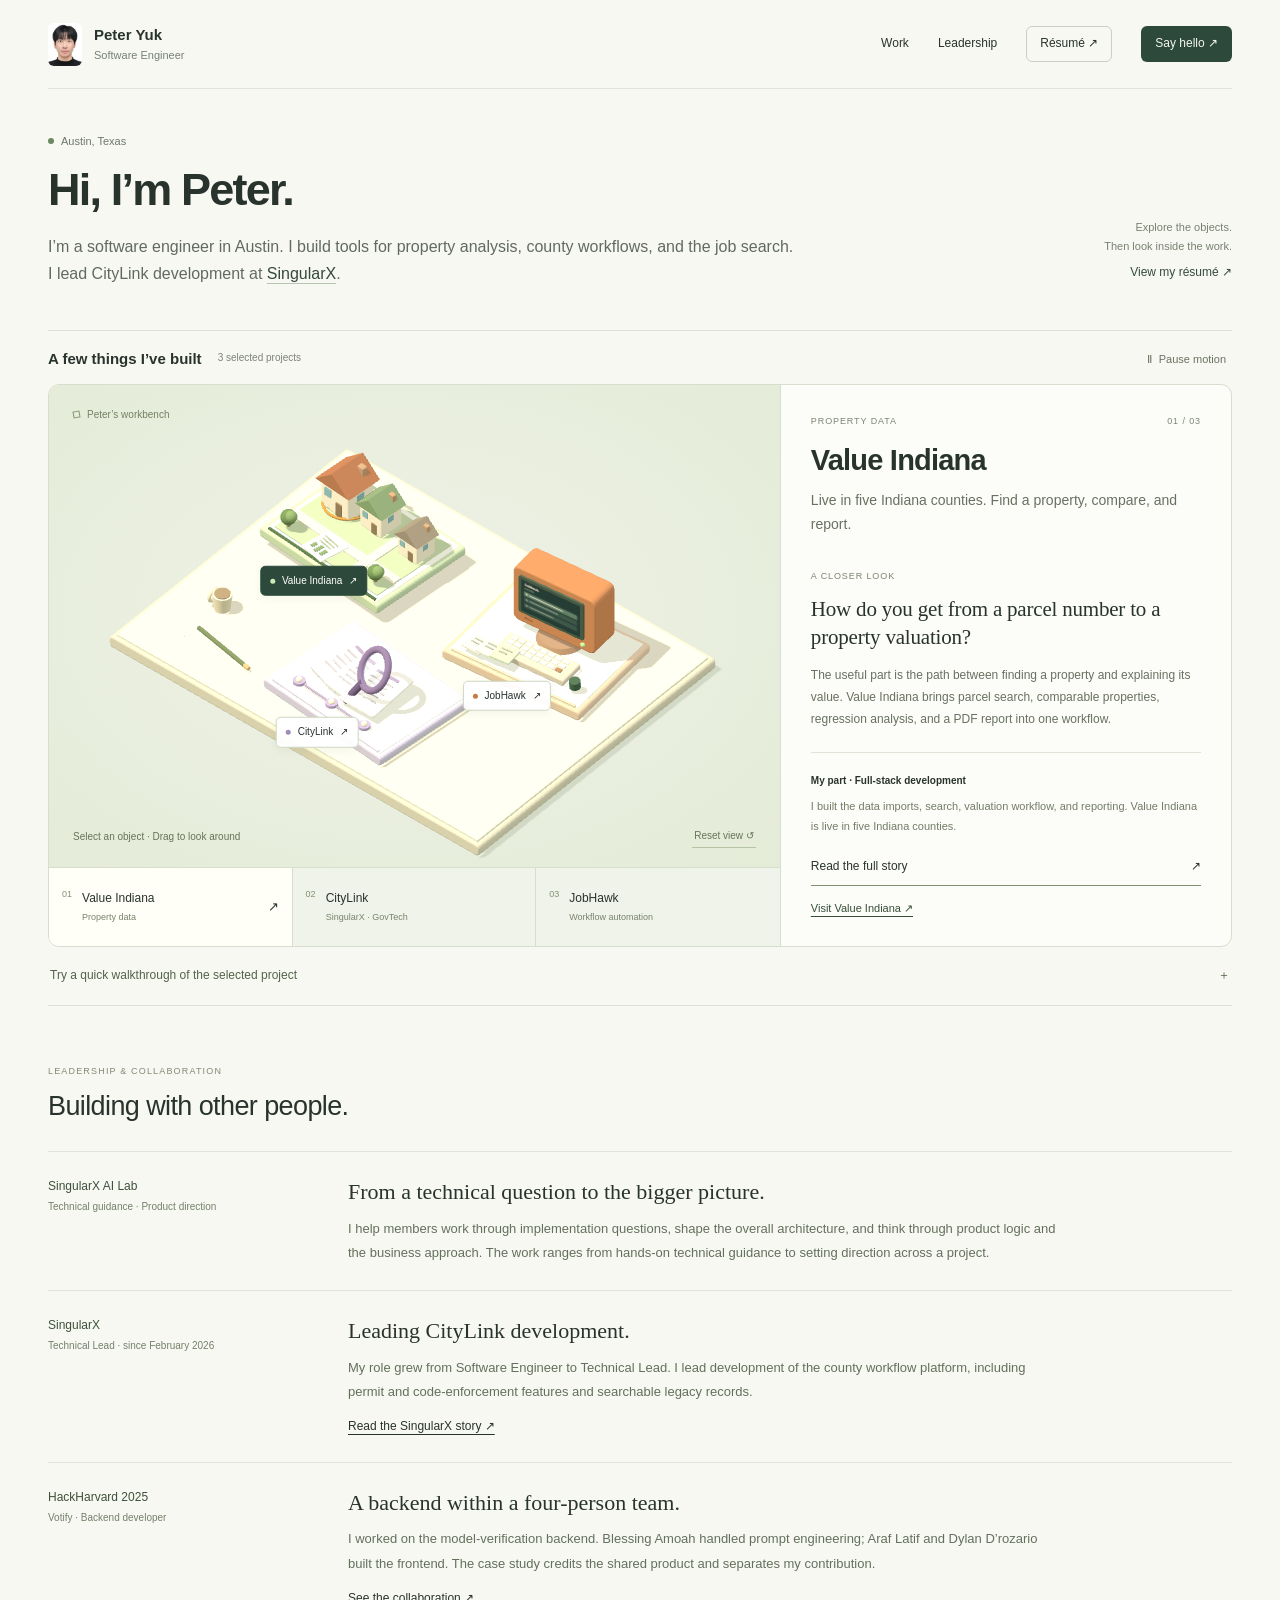
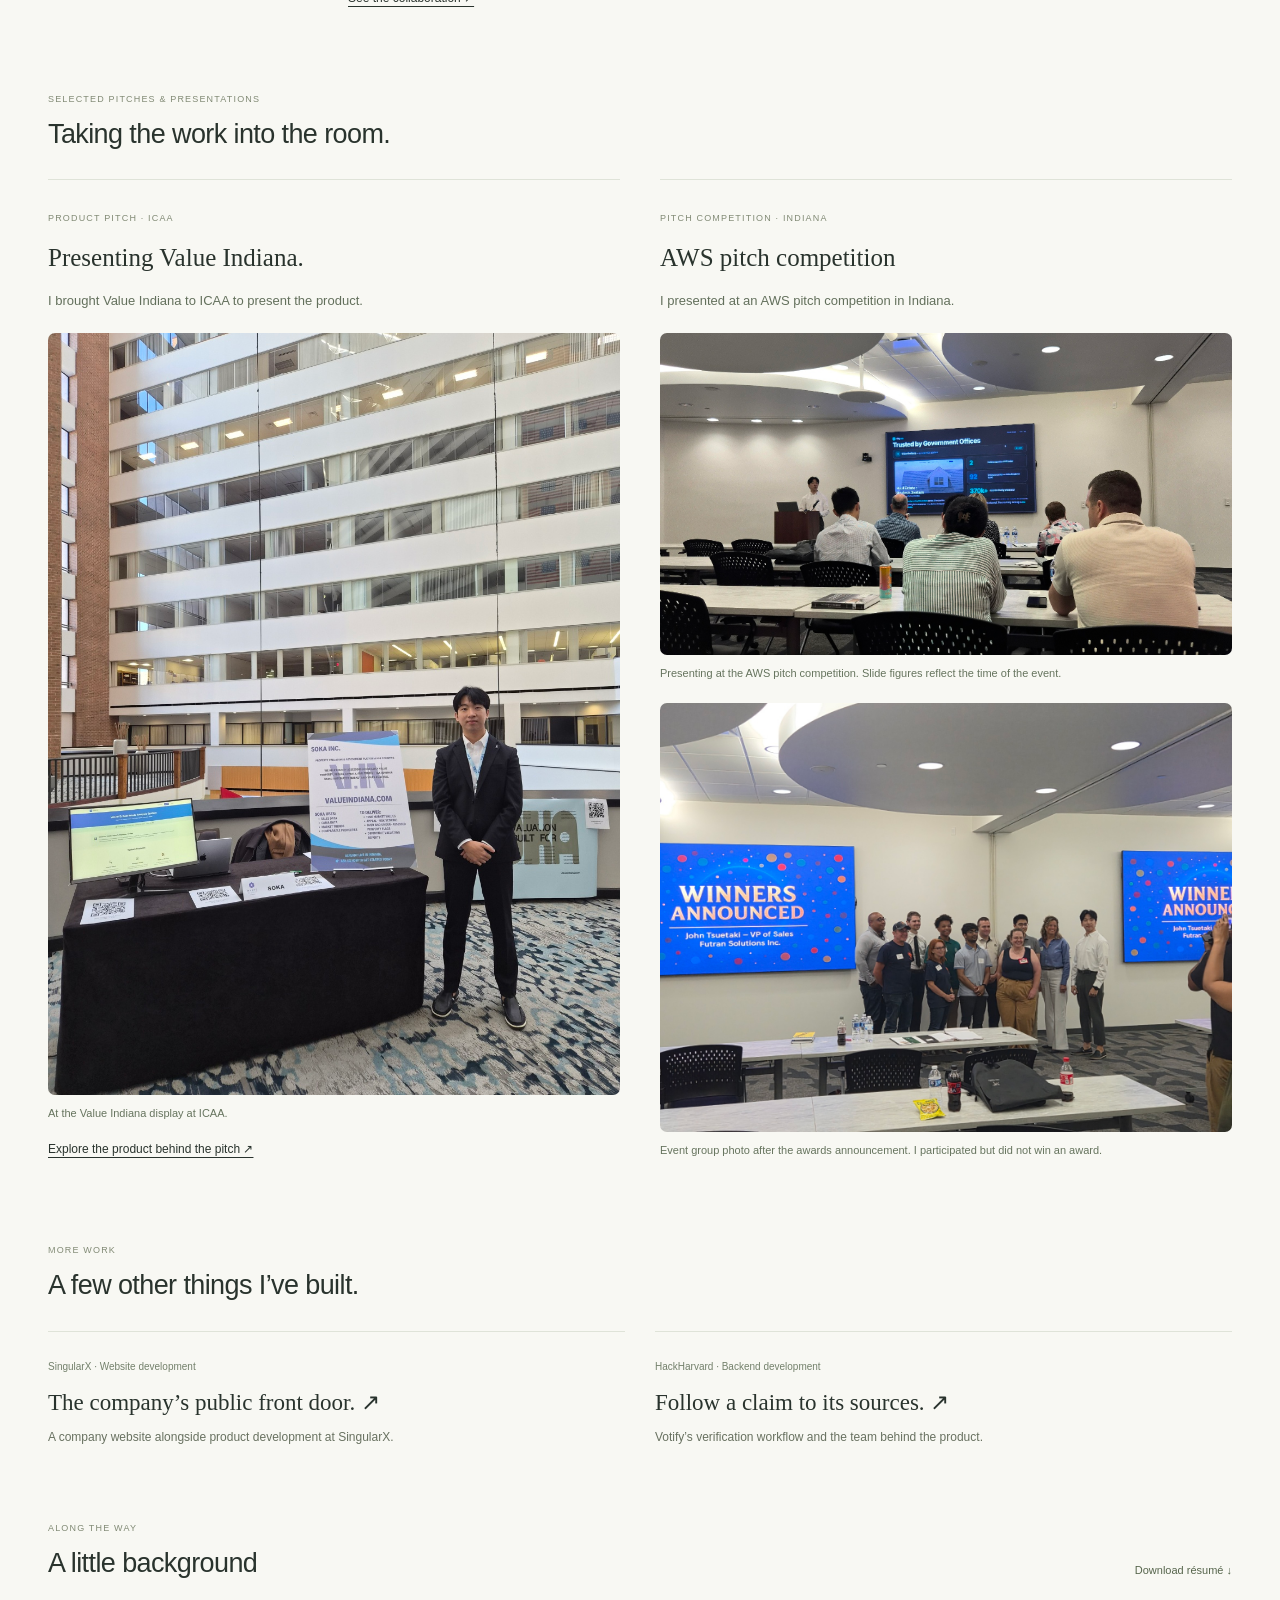
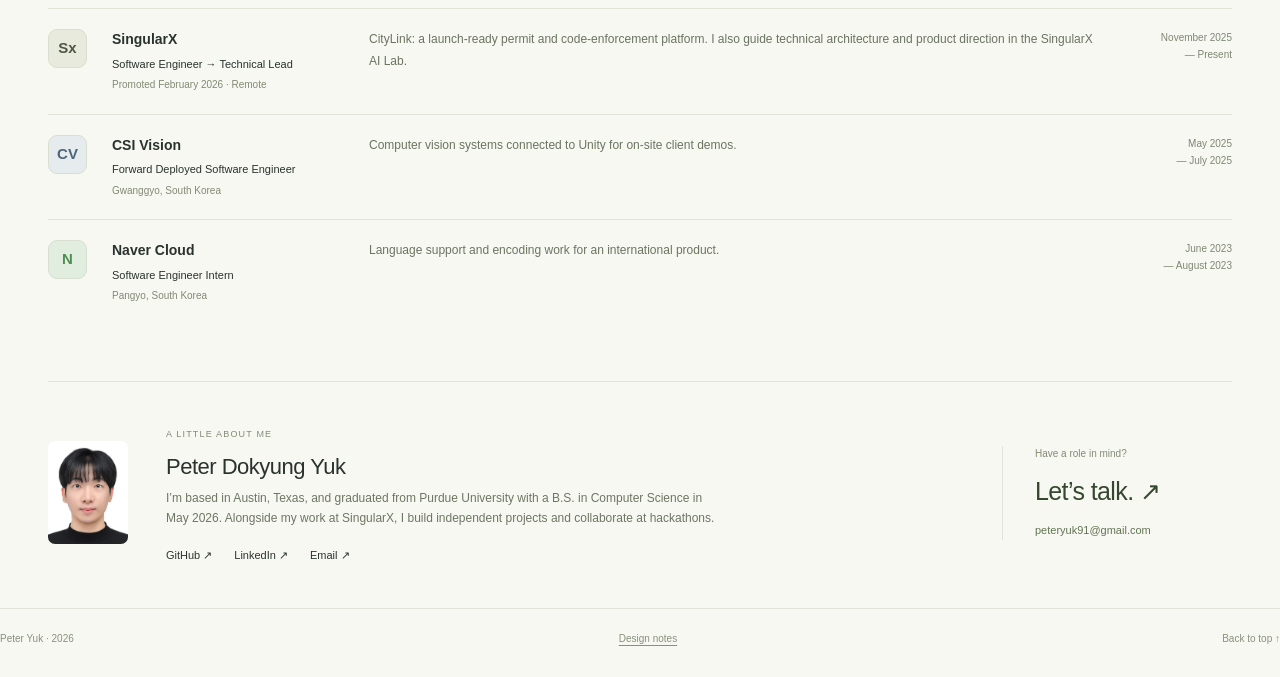
==== index.html @ 510e9b9c "website revamp" ====
<!doctype html>
<html lang="en">
<head>
  <meta charset="utf-8">
  <meta name="viewport" content="width=device-width, initial-scale=1">
  <meta name="description" content="Peter Yuk, software engineer in Austin. Explore selected projects, professional experience, and résumé.">
  <meta name="theme-color" content="#f8f8f3">
  <title>Peter Yuk — Software Engineer</title>
  <link rel="icon" href="favicon.svg" type="image/svg+xml">
  <link rel="stylesheet" href="style.css">

  <link rel="canonical" href="https://dyuk01.github.io/main/">
  <meta property="og:type" content="website">
  <meta property="og:site_name" content="Peter Yuk">
  <meta property="og:title" content="Peter Yuk — Software Engineer">
  <meta property="og:description" content="Peter Yuk, software engineer in Austin. Explore selected projects, professional experience, and résumé.">
  <meta property="og:url" content="https://dyuk01.github.io/main/">
  <meta property="og:image" content="https://dyuk01.github.io/main/media/social-card.jpg">
  <meta property="og:image:type" content="image/jpeg">
  <meta property="og:image:width" content="1200">
  <meta property="og:image:height" content="630">
  <meta property="og:image:alt" content="Peter Yuk — Software Engineer, Austin, Texas. Selected work: Value Indiana, CityLink, and JobHawk.">
  <meta name="twitter:card" content="summary_large_image">
  <meta name="twitter:title" content="Peter Yuk — Software Engineer">
  <meta name="twitter:description" content="Peter Yuk, software engineer in Austin. Explore selected projects, professional experience, and résumé.">
  <meta name="twitter:image" content="https://dyuk01.github.io/main/media/social-card.jpg">
  <meta name="twitter:image:alt" content="Peter Yuk — Software Engineer in Austin, Texas">
</head>
<body>
  <a class="skip" href="#project-detail">Skip to project details</a>
  <header class="site-header">
    <a class="identity" href="#top"><img src="portrait.jpeg" alt="" width="38" height="48"><span>Peter Yuk<span class="identity-sub">Software Engineer</span></span></a>
    <nav aria-label="Main navigation">
      <a href="#work">Work</a><a href="#leadership">Leadership</a><a class="resume-link" href="Peter_Yuk_Resume.pdf" target="_blank" rel="noopener">Résumé <span aria-hidden="true">↗</span></a><a class="contact-link" href="mailto:peteryuk91@gmail.com">Say hello <span aria-hidden="true">↗</span></a>
    </nav>
  </header>

  <main id="top">
    <section class="intro" aria-labelledby="intro-title">
      <div><div class="location"><span class="location-dot" aria-hidden="true"></span>Austin, Texas</div><h1 id="intro-title">Hi, I’m Peter.</h1><p>I’m a software engineer in Austin. I build tools for property analysis, county workflows, and the job search.<br class="desktop-break"> I lead CityLink development at <a href="#experience">SingularX</a>.</p></div>
      <div class="intro-aside"><span>Explore the objects.</span><span>Then look inside the work.</span><a href="Peter_Yuk_Resume.pdf" target="_blank" rel="noopener">View my résumé ↗</a></div>
    </section>

    <section id="work" class="work" aria-label="Selected projects">
      <div class="work-toolbar"><div><h2>A few things I’ve built</h2><span class="work-count">3 selected projects</span></div><button id="motion-toggle" type="button" aria-pressed="false"><span aria-hidden="true">Ⅱ</span> Pause motion</button></div>
      <div class="work-grid">
        <div class="gallery">
          <div id="scene" class="scene" role="group" aria-label="Interactive 3D project display">
            <div class="scene-corner"><span class="tiny-square" aria-hidden="true"></span> Peter’s workbench</div>
            <p id="scene-status" class="scene-status" role="status">Setting up the workbench…</p>
            <div id="hotspots" class="hotspots" hidden>
              <button type="button" class="hotspot" data-project="value" aria-label="Explore Value Indiana"><span class="hotspot-dot"></span><span>Value Indiana</span><span aria-hidden="true">↗</span></button>
              <button type="button" class="hotspot" data-project="jobhawk" aria-label="Explore JobHawk"><span class="hotspot-dot"></span><span>JobHawk</span><span aria-hidden="true">↗</span></button>
              <button type="button" class="hotspot" data-project="citylink" aria-label="Explore CityLink"><span class="hotspot-dot"></span><span>CityLink</span><span aria-hidden="true">↗</span></button>
            </div>
            <div class="scene-controls"><span id="scene-hint">Choose a project below</span><button type="button" id="reset-view" aria-label="Reset 3D view" hidden>Reset view <span aria-hidden="true">↺</span></button></div>
          </div>
          <div class="project-picker" aria-label="Choose project">
            <button type="button" class="project-choice" data-project="value" aria-pressed="true"><span class="project-number">01</span><span>Value Indiana<small>Property data</small></span><span class="picker-arrow" aria-hidden="true">↗</span></button>
            <button type="button" class="project-choice" data-project="citylink" aria-pressed="false"><span class="project-number">02</span><span>CityLink<small>SingularX · GovTech</small></span><span class="picker-arrow" aria-hidden="true">↗</span></button>
            <button type="button" class="project-choice" data-project="jobhawk" aria-pressed="false"><span class="project-number">03</span><span>JobHawk<small>Workflow automation</small></span><span class="picker-arrow" aria-hidden="true">↗</span></button>
          </div>
        </div>

        <article id="project-detail" class="project-detail" tabindex="-1" aria-labelledby="project-title">
          <div class="detail-label"><span id="project-category">PROPERTY DATA</span><span id="project-index">01 / 03</span></div>
          <h2 id="project-title">Value Indiana</h2>
          <p id="project-summary" class="project-summary">Live in five Indiana counties. Find a property, explore comparables, and build a valuation report.</p>
          <div class="story-question"><span>A CLOSER LOOK</span><h3 id="project-question">How do you get from a parcel number to a property valuation?</h3></div>
          <p id="project-story" class="story-copy">The useful part is the path between finding a property and explaining its value. Value Indiana brings parcel search, comparable properties, regression analysis, and a PDF report into one workflow.</p>
          <div class="ownership"><span id="project-role">My part · Full-stack development</span><p id="project-contribution">I built the data imports, search, valuation workflow, and reporting. Value Indiana is live in five Indiana counties.</p></div>
          <a class="walkthrough-link" href="stories/value.html">Read the full story <span aria-hidden="true">↗</span></a>
          <div id="project-links" class="project-links"><a href="https://valueindiana.com" target="_blank" rel="noopener">Visit Value Indiana ↗</a></div>
        </article>
      </div>
      <details class="walkthrough-disclosure"><summary>Try a quick walkthrough of the selected project <span aria-hidden="true">＋</span></summary>
      <section id="walkthrough" class="walkthrough" aria-labelledby="walkthrough-title">
        <div class="walkthrough-intro"><span class="section-kicker" id="walkthrough-kicker">INSIDE VALUE INDIANA</span><h2 id="walkthrough-title">From a property to a report.</h2><p id="walkthrough-context">Follow the workflow, one step at a time.</p></div>
        <div class="walkthrough-layout">
          <div class="walkthrough-copy"><div id="workflow-steps" class="workflow-steps" aria-label="Project walkthrough"></div><h3 id="step-title"></h3><p id="workflow-description" class="workflow-description" aria-live="polite"></p><div class="detail-observation"><span>THE DETAIL TO NOTICE</span><p id="step-detail"></p></div><p id="team-credit" class="team-credit"></p><details class="technical-details"><summary>Technical details</summary><p id="project-stack"></p><p id="project-date"></p></details></div>
          <div class="product-evidence">
            <figure id="product-figure"><a id="product-image-link" href="media/valueindiana-lookup.webp" target="_blank" rel="noopener" aria-label="Open full product screenshot"><img id="product-image" src="media/valueindiana-lookup.webp" alt="Value Indiana property lookup screen" width="1200" height="750"></a><figcaption id="product-caption"></figcaption></figure>
            <div id="jobhawk-demo" class="jobhawk-demo" hidden><div class="demo-top"><span class="terminal-dots" aria-hidden="true">● ● ●</span><span>JobHawk / workflow example</span></div><div class="demo-content"><span class="demo-label">ILLUSTRATIVE WALKTHROUGH · FICTIONAL JOB</span><h3>Software Engineer</h3><p class="demo-company">Example Company · Austin, TX</p><div id="demo-output" class="demo-output" aria-live="polite"></div><label id="demo-control"><input type="checkbox" id="unknown-field"> Add an unfamiliar required field</label><p class="demo-footnote">This example explains the local workflow. It does not access a job board or submit an application.</p></div></div>
          </div>
        </div>
      </section>
      </details>
      <p id="selection-announcement" class="sr-only" aria-live="polite"></p>
      <noscript><div class="fallback-projects"><h3>Read the work</h3><p>All case studies are available without JavaScript.</p><a href="stories/value.html">Value Indiana →</a> · <a href="stories/citylink.html">CityLink at SingularX →</a> · <a href="stories/jobhawk.html">JobHawk →</a></div></noscript>
    </section>


    <section class="portfolio-section" id="leadership" aria-labelledby="leadership-title">
      <div class="section-heading"><div><span class="section-kicker">LEADERSHIP & COLLABORATION</span><h2 id="leadership-title">Building with other people.</h2></div></div>
      <div class="editorial-rows">
        <article class="editorial-row"><p class="row-context">SingularX AI Lab<br><span>Technical guidance · Product direction</span></p><div><h3>From a technical question to the bigger picture.</h3><p>I help members work through implementation questions, shape the overall architecture, and think through product logic and the business approach. The work ranges from hands-on technical guidance to setting direction across a project.</p></div></article>
        <article class="editorial-row"><p class="row-context">SingularX<br><span>Technical Lead · since February 2026</span></p><div><h3>Leading CityLink development.</h3><p>My role grew from Software Engineer to Technical Lead. I lead development of the county workflow platform, including permit and code-enforcement features and searchable legacy records.</p><a href="stories/citylink.html">Read the SingularX story ↗</a></div></article>
        <article class="editorial-row"><p class="row-context">HackHarvard 2025<br><span>Votify · Backend developer</span></p><div><h3>A backend within a four-person team.</h3><p>I worked on the model-verification backend. Blessing Amoah handled prompt engineering; Araf Latif and Dylan D’rozario built the frontend. The case study credits the shared product and separates my contribution.</p><a href="stories/votify.html">See the collaboration ↗</a></div></article>
      </div>
    </section>
    <section class="portfolio-section" id="communication" aria-labelledby="communication-title">
      <div class="section-heading"><div><span class="section-kicker">SELECTED PITCHES & PRESENTATIONS</span><h2 id="communication-title">Taking the work into the room.</h2></div></div>
      <div class="presentation-list">
        <article class="presentation-entry"><span class="section-kicker">PRODUCT PITCH · ICAA</span><h3>Presenting Value Indiana.</h3><p>I brought Value Indiana to ICAA to present the product.</p>
          <figure class="event-photo"><a href="media/icaa-valueindiana.jpeg" target="_blank" rel="noopener" aria-label="Open full ICAA photo"><img src="media/icaa-valueindiana.jpeg" width="1050" height="1400" alt="Peter beside the Value Indiana display at ICAA" loading="lazy" decoding="async"></a><figcaption>At the Value Indiana display at ICAA.</figcaption></figure>
          <a class="event-story-link" href="stories/value.html">Explore the product behind the pitch ↗</a>
        </article>
        <article class="presentation-entry"><span class="section-kicker">PITCH COMPETITION · INDIANA</span><h3>AWS pitch competition</h3><p>I presented at an AWS pitch competition in Indiana.</p>
          <figure class="event-photo"><a href="media/aws-pitch.jpeg" target="_blank" rel="noopener" aria-label="Open full AWS presentation photo"><img src="media/aws-pitch.jpeg" width="1600" height="901" alt="Peter presenting a product slide to an audience at the AWS pitch competition" loading="lazy" decoding="async"></a><figcaption>Presenting at the AWS pitch competition. Slide figures reflect the time of the event.</figcaption></figure>
          <figure class="event-photo"><a href="media/aws-event-group.jpeg" target="_blank" rel="noopener" aria-label="Open full AWS event group photo"><img src="media/aws-event-group.jpeg" width="1400" height="1050" alt="Event group photo at the AWS pitch competition following the awards announcement" loading="lazy" decoding="async"></a><figcaption>Event group photo after the awards announcement. I participated but did not win an award.</figcaption></figure>
        </article>
      </div>
    </section>
    <section class="portfolio-section" id="more-work" aria-labelledby="more-title">
      <div class="section-heading"><div><span class="section-kicker">MORE WORK</span><h2 id="more-title">A few other things I’ve built.</h2></div></div>
      <div class="more-work-grid">
        <a class="work-note" href="stories/singularx-website.html"><span>SingularX · Website development</span><h3>The company’s public front door. ↗</h3><p>A company website alongside product development at SingularX.</p></a>
        <a class="work-note" href="stories/votify.html"><span>HackHarvard · Backend development</span><h3>Follow a claim to its sources. ↗</h3><p>Votify’s verification workflow and the team behind the product.</p></a>
      </div>
    </section>

    <section id="experience" class="experience" aria-labelledby="experience-title">
      <div class="section-heading"><div><span class="section-kicker">ALONG THE WAY</span><h2 id="experience-title">A little background</h2></div><a href="Peter_Yuk_Resume.pdf" download>Download résumé <span aria-hidden="true">↓</span></a></div>
      <article class="experience-row"><div class="employer-mark singularx" aria-hidden="true">Sx</div><div class="employer"><h3>SingularX</h3><p>Software Engineer → Technical Lead</p><span>Promoted February 2026 · Remote</span></div><div class="experience-body"><p>CityLink: a launch-ready permit and code-enforcement platform. I also guide technical architecture and product direction in the SingularX AI Lab.</p></div><time>November 2025<br>— Present</time></article>
      <article class="experience-row"><div class="employer-mark csi" aria-hidden="true">CV</div><div class="employer"><h3>CSI Vision</h3><p>Forward Deployed Software Engineer</p><span>Gwanggyo, South Korea</span></div><div class="experience-body"><p>Computer vision systems connected to Unity for on-site client demos.</p></div><time>May 2025<br>— July 2025</time></article>
      <article class="experience-row"><div class="employer-mark naver" aria-hidden="true">N</div><div class="employer"><h3>Naver Cloud</h3><p>Software Engineer Intern</p><span>Pangyo, South Korea</span></div><div class="experience-body"><p>Language support and encoding work for an international product.</p></div><time>June 2023<br>— August 2023</time></article>
    </section>

    <section class="about" aria-labelledby="about-title"><div class="about-photo"><img src="portrait.jpeg" width="110" height="141" alt="Peter Dokyung Yuk"></div><div><span class="section-kicker">A LITTLE ABOUT ME</span><h2 id="about-title">Peter Dokyung Yuk</h2><p>I’m based in Austin, Texas, and graduated from Purdue University with a B.S. in Computer Science in May 2026. Alongside my work at SingularX, I build independent projects and collaborate at hackathons.</p><div class="about-links"><a href="https://github.com/dyuk01" target="_blank" rel="noopener">GitHub ↗</a><a href="https://www.linkedin.com/in/dyuk" target="_blank" rel="noopener">LinkedIn ↗</a><a href="mailto:peteryuk91@gmail.com">Email ↗</a></div></div><a class="email-block" href="mailto:peteryuk91@gmail.com"><span>Have a role in mind?</span><strong>Let’s talk. ↗</strong><span>peteryuk91@gmail.com</span></a></section>
  </main>
  <footer><span>Peter Yuk · 2026</span><span><button type="button" id="credits-open">Design notes</button></span><a href="#top">Back to top ↑</a></footer>
  <dialog id="credits"><button type="button" id="credits-close" aria-label="Close design notes">×</button><h2>About this site</h2><p>Original 3D objects and interface built for Peter’s portfolio. The objects are conceptual illustrations; project facts come from Peter’s master profile and project documentation. The walkthrough uses Value Indiana product screenshots and report pages shared publicly by SingularX, plus a CityLink public-page image and a labeled illustrative JobHawk example. The Votify case study uses team repository screenshots. Votify screens are the team’s work; Peter worked on the backend.</p><p>References: <a href="https://room.bokoko33.me/" target="_blank" rel="noopener">Bokoko’s miniature room</a> for the diorama treatment, and <a href="https://bruno-simon.com/" target="_blank" rel="noopener">Bruno Simon’s portfolio</a> for exploring work through objects. No source code or models were copied from either site.</p><p>Built with <a href="vendor/THREE-LICENSE.txt">Three.js (MIT)</a>. The résumé is available as a downloadable PDF.</p></dialog>
  <script src="app.js" defer></script>
</body>
</html>
---- style.css ----
*{box-sizing:border-box}html{scroll-behavior:smooth;scroll-padding-top:90px}body{margin:0;background:#f8f8f3;color:#29332d;font:14px/1.65 -apple-system,BlinkMacSystemFont,"Segoe UI",sans-serif;-webkit-font-smoothing:antialiased}button,a{-webkit-tap-highlight-color:transparent}button{font:inherit;cursor:pointer;color:inherit}a{color:inherit;text-decoration:none}a:hover{text-decoration:underline;text-underline-offset:4px}button:focus-visible,a:focus-visible,[tabindex]:focus-visible{outline:3px solid #466d9c;outline-offset:4px}h1,h2,h3,p{margin:0}h1,h2,h3{line-height:1.2}button{border:0;background:transparent}button:disabled{cursor:default}strong{font-weight:600}.site-header{height:88px;max-width:1380px;padding:0 48px;margin:auto;display:flex;align-items:center;justify-content:space-between;gap:25px}.identity{display:flex;align-items:center;gap:12px;font-size:15px;font-weight:600;line-height:1.35}.identity img{object-fit:cover;border-radius:6px;background:#fff;width:34px;height:43px}.identity-sub{display:block;color:#778078;font-size:11px;font-weight:400;margin-top:3px}.site-header nav{display:flex;align-items:center;gap:29px;font-size:12px}.resume-link{border:1px solid #cad0c6;border-radius:6px;padding:7px 13px}.contact-link{color:#f5f7f0;background:#2d493b;border-radius:6px;padding:8px 14px}.site-header a:hover{text-decoration:none}.site-header nav a:hover{opacity:.7}main{max-width:1380px;margin:auto;padding:0 48px}.intro{display:flex;justify-content:space-between;align-items:end;padding:43px 0 42px;gap:30px;border-top:1px solid #e1e3d9}.location{display:flex;align-items:center;gap:7px;font-size:11px;color:#6c786a;margin-bottom:13px}.location-dot{height:6px;width:6px;border-radius:50%;background:#6a8860}.intro h1{font-size:45px;letter-spacing:-1.8px;font-weight:550;margin-bottom:16px}.intro p{font-size:16px;line-height:1.7;color:#616a60}.intro p a{color:#344937;text-decoration:underline;text-decoration-color:#b9c3b1;text-underline-offset:4px}.intro-aside{display:flex;flex-direction:column;font-size:11px;color:#778170;text-align:right;padding-bottom:5px}.intro-aside a{margin-top:8px;color:#354c39;font-size:12px}.work{scroll-margin-top:25px}.work-toolbar{display:flex;justify-content:space-between;align-items:center;padding:18px 0 15px;border-top:1px solid #dce1d4}.work-toolbar>div{display:flex;align-items:center;gap:16px}.work-toolbar h2{font-weight:550;font-size:15px}.work-count{font-size:10px;color:#7b8276}.work-toolbar button{font-size:11px;color:#697260;display:flex;align-items:center;gap:7px}.work-toolbar button:hover{color:#29332d}.work-grid{display:grid;grid-template-columns:minmax(0,1.62fr) minmax(320px,1fr);border:1px solid #d8decf;border-radius:11px;overflow:hidden;background:#fcfcf8}.gallery{min-width:0;background:#e9eedf;display:flex;flex-direction:column}.scene{position:relative;min-height:440px;flex:1;overflow:hidden;isolation:isolate;background:radial-gradient(ellipse at 48% 48%,#eff2e7 0%,#e4ebd7 100%)}.scene canvas{display:block;width:100%;height:100%;position:absolute;inset:0;touch-action:pan-y;z-index:1}.scene-corner{position:absolute;top:22px;left:24px;display:flex;align-items:center;gap:7px;font-size:10px;color:#748065;z-index:2;pointer-events:none}.tiny-square{width:7px;height:7px;border:1px solid #829472;transform:rotate(-10deg)}.scene-status{position:absolute;inset:45% 30px auto;text-align:center;font-size:13px;color:#61724f}.scene-status[hidden]{display:none}.scene-controls{position:absolute;z-index:3;bottom:19px;left:24px;right:24px;display:flex;justify-content:space-between;align-items:center;font-size:10px;color:#65745a;pointer-events:none}.scene-controls button{font-size:10px;pointer-events:auto;border-bottom:1px solid #b5c2a5;padding:2px}.hotspots{position:absolute;inset:0;pointer-events:none;z-index:4}.hotspot{position:absolute;pointer-events:auto;display:flex;align-items:center;gap:7px;white-space:nowrap;background:#fffffff2;border:1px solid #ced7c2;box-shadow:0 3px 9px #2941260c;border-radius:5px;font-size:10px;padding:6px 9px;transform:translate(-50%,-50%);transition:background .18s,border-color .18s}.hotspot:hover,.hotspot[aria-pressed=true]{background:#2d493b;color:white;border-color:#2d493b}.hotspot-dot{width:5px;height:5px;border-radius:50%;background:#7b9666}.hotspot[data-project=jobhawk] .hotspot-dot{background:#c77945}.hotspot[data-project=citylink] .hotspot-dot{background:#9f8cb8}.hotspot[aria-pressed=true] .hotspot-dot{background:#ccebb6}.project-picker{display:grid;grid-template-columns:repeat(3,1fr);border-top:1px solid #d6dfc9;background:#f0f3e9;min-height:79px}.project-choice{display:flex;align-items:center;text-align:left;gap:10px;padding:17px 13px;font-size:12px;line-height:1.4;border-right:1px solid #d6dfc9;transition:background .18s}.project-choice:last-child{border:0}.project-choice small{display:block;font-size:9px;margin-top:4px;color:#78846d}.project-number{font-size:9px;align-self:start;margin-top:3px;color:#829074}.picker-arrow{margin-left:auto;font-size:13px;opacity:0}.project-choice[aria-pressed=true],.project-choice:hover{background:#fffef7}.project-choice[aria-pressed=true] .picker-arrow{opacity:1}.project-detail{padding:25px 28px 22px;border-left:1px solid #d8decf;min-height:545px;scroll-margin-top:20px}.detail-label{display:flex;justify-content:space-between;gap:10px;font-size:9px;color:#7c8574;letter-spacing:.1em}.project-detail h2{font-size:27px;font-weight:550;letter-spacing:-.8px;margin:14px 0 12px}.project-summary{font-size:13px;color:#687160;line-height:1.7}.project-meta{margin:19px 0 17px;font-size:10px;display:grid;gap:7px}.project-meta>div{display:grid;grid-template-columns:60px 1fr;gap:10px}.project-meta dt{color:#7c8474}.project-meta dd{margin:0;color:#59654f}.contribution h3,.workflow h3{font-size:11px;font-weight:600}.contribution p{font-size:12px;line-height:1.75;color:#687160;margin-top:6px}.project-result{display:flex;align-items:baseline;gap:10px;margin:17px 0;padding:13px 0;border-top:1px solid #e4e7dd;border-bottom:1px solid #e4e7dd;flex-wrap:wrap}.project-result strong{font-size:21px;line-height:1.2;letter-spacing:-.5px;color:#46623b}.project-result span{font-size:10px;color:#77806e}.workflow-heading{display:flex;justify-content:space-between;align-items:center}.workflow-heading>span{font-size:9px;color:#8a9181}.workflow-steps{display:grid;grid-template-columns:repeat(3,1fr);gap:5px;margin:10px 0}.workflow-steps button{border:1px solid #dce2d3;border-radius:4px;padding:7px 3px;font-size:10px;background:#f5f6f0}.workflow-steps button[aria-pressed=true]{background:#e5edda;color:#34492a;border-color:#aebf9b}.workflow-description{font-size:11px;line-height:1.7;min-height:55px;color:#737d67}.project-links{margin-top:16px;display:flex;flex-wrap:wrap;gap:16px}.project-links a{font-size:11px;color:#354e36;text-decoration:underline;text-underline-offset:4px}.illustration-note{font-size:9px;line-height:1.6;color:#858d7e;margin-top:16px}.experience{padding-top:76px;scroll-margin-top:15px}.section-heading{display:flex;justify-content:space-between;align-items:end;margin-bottom:29px}.section-kicker{font-size:9px;letter-spacing:.13em;color:#818a75}.section-heading h2{font-size:27px;font-weight:500;letter-spacing:-.6px;margin-top:9px}.section-heading>a{font-size:11px;color:#56654c}.experience-row{display:grid;grid-template-columns:42px 235px minmax(0,1fr) 106px;gap:22px;padding:27px 0;border-top:1px solid #dfe3d8;align-items:start}.employer-mark{width:39px;height:39px;border:1px solid #d8dfd0;border-radius:9px;display:flex;align-items:center;justify-content:center;font-size:15px;font-weight:700}.singularx{background:#e9eade;color:#4f5742}.csi{background:#e6ebee;color:#4f657a}.naver{background:#e1eddf;color:#4e8f51}.employer h3{font-size:14px;margin-top:2px;font-weight:600}.employer p{font-size:11px;margin-top:7px}.employer span{display:block;font-size:10px;color:#828974;margin-top:4px}.experience-body p{font-size:12px;line-height:1.8;color:#6a7460}.experience-body p+p{margin-top:8px}.experience-body strong{color:#3e4f35}.experience-row time{font-size:10px;color:#7e8772;text-align:right;line-height:1.7}.about{margin-top:57px;padding:39px 0 44px;border-top:1px solid #dfe3d8;display:grid;grid-template-columns:90px 1fr 230px;gap:28px;align-items:center}.about-photo img{width:80px;height:auto;border-radius:7px;display:block}.about h2{font-size:22px;letter-spacing:-.5px;margin:9px 0;font-weight:500}.about p{font-size:12px;color:#6d7663;max-width:560px}.about-links{display:flex;gap:22px;font-size:11px;margin-top:17px}.email-block{display:flex;flex-direction:column;gap:9px;border-left:1px solid #dfe3d8;padding-left:32px;font-size:10px;color:#828b75}.email-block strong{font-size:25px;color:#35472e;font-weight:500;letter-spacing:-.6px}.email-block span:last-child{font-size:11px;color:#617453}footer{max-width:1284px;border-top:1px solid #dfe3d8;margin:0 auto;padding:22px 0 30px;display:flex;justify-content:space-between;gap:20px;font-size:10px;color:#88917d}footer button{font-size:10px;padding:0;text-decoration:underline;text-underline-offset:3px}dialog{border:1px solid #cbd5c0;border-radius:10px;max-width:540px;padding:32px;background:#fcfcf6;color:#35452f}dialog::backdrop{background:#1b2d224d;backdrop-filter:blur(3px)}dialog h2{font-size:21px;margin-bottom:20px}dialog p{font-size:13px;margin-top:15px;color:#637158}dialog a{text-decoration:underline}#credits-close{position:absolute;right:12px;top:8px;font-size:25px;line-height:1;padding:8px}.sr-only,.skip:not(:focus){position:absolute;width:1px;height:1px;padding:0;margin:-1px;overflow:hidden;clip:rect(0,0,0,0);white-space:nowrap;border:0}.skip:focus{position:fixed;top:10px;left:10px;z-index:20;background:#fff;padding:10px}.no-js-note,.fallback-projects{font-size:13px;padding:22px}.fallback-projects p{margin:15px 0}.fallback-projects h3{margin-top:20px}body.scene-unavailable .scene{min-height:200px}body.scene-unavailable #motion-toggle{display:none}
@media(min-width:1500px){.scene{min-height:520px}.project-detail{padding:30px 34px}.project-summary{font-size:14px}}
@media(max-width:1050px){.site-header{padding:0 28px}main{padding:0 28px}.work-grid{grid-template-columns:minmax(0,1.25fr) minmax(310px,1fr)}.project-choice{gap:6px;padding:14px 9px;font-size:10px}.project-choice small{font-size:8px}.project-number{display:none}.project-detail{padding:24px}.scene-controls{left:16px;right:16px}.experience-row{grid-template-columns:36px 190px 1fr 85px;gap:15px}.about{grid-template-columns:70px 1fr 190px;gap:22px}.about-photo img{width:65px}.email-block{padding-left:22px}footer{margin:0 28px}}
@media(max-width:760px){html{scroll-padding-top:20px}.site-header{height:76px;padding:0 20px;gap:15px}.identity{font-size:13px;gap:8px}.identity img{width:28px;height:36px}.identity-sub{font-size:9px}.site-header nav{gap:14px;font-size:10px}.site-header nav a:first-child,.site-header nav .contact-link{display:none}.resume-link{padding:6px 9px}main{padding:0 20px}.intro{padding:30px 0;align-items:start}.intro h1{font-size:37px;letter-spacing:-1.2px}.intro p{font-size:14px;max-width:490px}.intro-aside{display:none}.desktop-break{display:none}.location{margin-bottom:12px}.work-toolbar{padding-top:15px}.work-toolbar h2{font-size:13px}.work-count{display:none}.work-toolbar button{font-size:10px}.work-grid{grid-template-columns:1fr;border-radius:9px}.scene{height:380px;min-height:380px;flex:auto}.scene-corner{top:17px;left:17px}.scene-controls{bottom:13px;font-size:9px}.scene-controls button{font-size:9px}.hotspot{font-size:9px;padding:5px 7px;gap:5px}.project-picker{min-height:66px}.project-choice{font-size:11px;padding:14px 12px}.project-choice small{font-size:8px}.project-detail{border-left:0;border-top:1px solid #d8decf;min-height:0;padding:25px}.project-detail h2{font-size:28px}.project-summary{font-size:13px}.project-meta{font-size:11px}.contribution p{font-size:12px}.workflow-description{min-height:45px}.project-result{margin:19px 0}.workflow-steps button{font-size:11px;padding:9px 3px}.workflow-description{font-size:12px}.project-links a{font-size:12px}.illustration-note{font-size:9px}.experience{padding-top:48px}.section-heading{margin-bottom:23px}.section-heading h2{font-size:25px}.section-heading>a{font-size:10px}.experience-row{grid-template-columns:36px 1fr;gap:12px;padding:23px 0}.experience-row time{grid-column:2;text-align:left;grid-row:2;font-size:10px}.experience-row time br{display:none}.experience-body{grid-column:2;grid-row:3}.employer h3{font-size:15px}.employer p{font-size:12px}.experience-body p{font-size:12px}.about{grid-template-columns:65px 1fr;gap:20px;margin-top:25px;padding:30px 0}.about h2{font-size:20px}.about .email-block{grid-column:2;border:0;padding:0;margin-top:10px}.about p{font-size:12px}footer{margin:0 20px;flex-wrap:wrap;font-size:9px;padding-top:17px}footer span:nth-child(2){order:3;width:100%}}
@media(max-width:390px){main{padding:0 14px}.site-header{padding:0 14px}.site-header nav{gap:10px}.scene{height:330px;min-height:330px}.project-choice{padding:13px 9px;font-size:10px}.scene-controls{font-size:8px}.project-detail{padding:22px}.about{gap:15px}footer{margin:0 14px}}
@media(prefers-reduced-motion:reduce){html{scroll-behavior:auto}*,*::before,*::after{transition:none!important;animation:none!important}}

/* Keep the two hiring actions within reach while exploring. */
.site-header{position:sticky;top:0;z-index:20;background:#f8f8f3f5;backdrop-filter:blur(10px)}body.scene-unavailable .scene canvas{display:none}@media(max-width:760px){html{scroll-padding-top:86px}.site-header nav .contact-link{display:block;font-size:0;padding:7px 10px}.site-header nav .contact-link::after{content:"Email ↗";font-size:10px}}@media(max-width:420px){.site-header nav a[href="#experience"]{display:none}}
/* Product stories, with working evidence below the exploratory scene. */
[hidden]{display:none!important}.project-detail{min-height:510px;padding:29px 30px}.project-detail h2{font-size:29px}.project-summary{font-size:14px}.story-question{margin:26px 0 12px}.story-question>span{font-size:9px;letter-spacing:.1em;color:#7c8574}.story-question h3{font:500 21px/1.35 Georgia,serif;letter-spacing:-.2px;margin-top:9px}.story-copy{font-size:12px;line-height:1.85;color:#687160}.ownership{border-top:1px solid #dfe3d8;margin-top:22px;padding-top:15px}.ownership>span{font-size:10px;font-weight:600}.ownership p{font-size:11px;line-height:1.8;color:#737d67;margin-top:6px}.walkthrough-link{display:flex;justify-content:space-between;align-items:center;border-bottom:1px solid #809174;margin-top:20px;padding-bottom:8px;font-size:12px}.project-links{margin-top:13px}.walkthrough{padding:55px 0 40px;scroll-margin-top:105px;border-bottom:1px solid #dce1d4}.walkthrough-intro{margin-bottom:24px}.walkthrough-intro h2{font:500 31px/1.25 Georgia,serif;letter-spacing:-.6px;margin:9px 0}.walkthrough-intro>p{font-size:12px;color:#78816e}.walkthrough-layout{display:grid;grid-template-columns:minmax(260px,.8fr) minmax(0,1.6fr);gap:42px;align-items:start}.walkthrough-copy{min-width:0}.workflow-steps{margin:0 0 24px;gap:6px}.workflow-steps button{padding:9px 4px;font-size:11px}.walkthrough-copy>h3{font-size:16px;font-weight:500;margin-bottom:11px}.workflow-description{font-size:13px;line-height:1.85;min-height:85px}.detail-observation{border-left:2px solid #9cac8e;margin-top:23px;padding-left:15px}.detail-observation>span{font-size:8px;letter-spacing:.12em;color:#7d8871}.detail-observation p{font-size:12px;line-height:1.8;margin-top:6px;color:#65725a}.team-credit{font-size:10px;line-height:1.8;color:#778170;margin-top:20px}.team-credit:empty{display:none}.technical-details{margin-top:21px;font-size:10px;color:#727e66}.technical-details summary{cursor:pointer;width:fit-content}.technical-details p{margin-top:7px}.product-evidence{min-width:0}figure{margin:0}#product-image-link{display:block;border:1px solid #d4dacb;background:#e7ebdf;border-radius:8px;overflow:hidden}#product-image{display:block;width:100%;height:auto;aspect-ratio:16/9;object-fit:contain;background:#101210}figcaption{font-size:10px;line-height:1.7;color:#7e8775;margin-top:10px;max-width:620px}.jobhawk-demo{background:#202a25;color:#e6e9de;border-radius:8px;overflow:hidden;min-height:390px}.demo-top{border-bottom:1px solid #ffffff17;display:flex;gap:20px;padding:12px 19px;font-size:10px;color:#a5b2a3}.terminal-dots{font-size:10px;color:#7f9680;letter-spacing:3px}.demo-content{padding:23px 26px}.demo-label{font-size:8px;letter-spacing:.1em;color:#94a28f}.demo-content h3{font-size:20px;font-weight:500;margin:12px 0 3px}.demo-company{font-size:11px;color:#a7b29f}.demo-output{margin-top:20px;display:grid;gap:12px}.demo-output>div{display:grid;grid-template-columns:110px 1fr;gap:13px;font:11px/1.7 ui-monospace,SFMono-Regular,Consolas,monospace}.demo-output span{font-size:8px;color:#9daa94;padding-top:3px;letter-spacing:.05em}.demo-output strong{font-weight:400;color:#d2dfc6}#demo-control{display:flex;align-items:center;gap:8px;font-size:11px;margin-top:20px;cursor:pointer;color:#e9e6d6}#unknown-field{accent-color:#b7cc9c;width:15px;height:15px}.demo-footnote{font-size:9px;line-height:1.7;color:#95a18f;margin-top:21px}.experience{padding-top:45px}.experience-row{padding:20px 0}.experience-body p{font-size:12px}.scene{min-height:430px}.scene-controls{gap:10px}
@media(max-width:1050px){.walkthrough-layout{gap:28px;grid-template-columns:minmax(240px,1fr) minmax(0,1.35fr)}.project-detail{padding:25px}.demo-content{padding:20px}.demo-output>div{grid-template-columns:95px 1fr}}
@media(max-width:760px){.walkthrough{padding:36px 0;scroll-margin-top:95px}.walkthrough-layout{grid-template-columns:1fr;gap:24px}.walkthrough-intro h2{font-size:27px}.workflow-description{min-height:0}.project-detail{min-height:0;padding:25px}.story-question{margin-top:23px}.story-copy{font-size:13px}.ownership p{font-size:12px}.scene{min-height:350px;height:350px}.project-detail .project-links a{font-size:11px}.walkthrough-copy{display:contents}.workflow-steps{margin:0}.walkthrough-copy>h3{margin:0}.workflow-description{margin-top:-14px}.product-evidence{grid-row:5}.detail-observation{margin-top:0}.technical-details{margin-top:0}.team-credit{margin-top:0}.jobhawk-demo{min-height:380px}.demo-content{padding:20px}.experience-body{grid-row:3}.walkthrough-intro{margin-bottom:20px}}

/* Broader portfolio: short summaries on the landing page, fuller stories one click away. */
.walkthrough-disclosure{border-bottom:1px solid #dce1d4}.walkthrough-disclosure>summary{cursor:pointer;display:flex;justify-content:space-between;padding:19px 2px;font-size:12px;color:#526449;gap:20px}.walkthrough-disclosure .walkthrough{border:0;padding-top:25px}.portfolio-section{padding:52px 0 0;scroll-margin-top:110px}.editorial-row{display:grid;grid-template-columns:260px 1fr;gap:40px;border-top:1px solid #dfe3d8;padding:25px 0}.row-context{font-size:12px;color:#3d513a}.row-context span{font-size:10px;color:#73806b}.editorial-row h3{font:500 22px/1.35 Georgia,serif;margin-bottom:10px}.editorial-row>div>p{font-size:13px;line-height:1.85;color:#63705c;max-width:710px}.editorial-row a{display:inline-block;font-size:12px;margin-top:13px;text-decoration:underline;text-underline-offset:4px}.editorial-row .row-note{font-size:10px;margin-top:12px}.more-work-grid{display:grid;grid-template-columns:1fr 1fr;gap:30px}.work-note{padding:22px 0;border-top:1px solid #dfe3d8}.work-note>span{font-size:10px;color:#73806b}.work-note h3{font:500 23px/1.35 Georgia,serif;margin:10px 0}.work-note p{font-size:12px;color:#687160}.story-main{max-width:1080px}.story-back{display:inline-block;font-size:12px;margin:24px 0}.story-hero{padding:30px 0 40px;border-bottom:1px solid #dfe3d8}.story-hero h1{font:500 48px/1.12 Georgia,serif;letter-spacing:-1px;max-width:850px;margin:20px 0}.story-hero>p{font-size:18px;color:#65725f;max-width:720px}.story-role{display:flex;flex-wrap:wrap;gap:15px 40px;margin-top:26px;font-size:12px}.story-body{display:grid;grid-template-columns:200px minmax(0,1fr);gap:55px;padding:38px 0}.story-body aside{font-size:12px}.story-body aside a{display:block;margin-bottom:12px;text-decoration:underline;text-underline-offset:4px}.story-content section{margin-bottom:35px;scroll-margin-top:110px}.story-content h2{font:500 29px/1.3 Georgia,serif;margin-bottom:15px}.story-content h3{font-size:16px;margin:22px 0 10px}.story-content p,.story-content li{font-size:14px;line-height:1.9;color:#5c6b56}.story-content p+p{margin-top:12px}.story-content figure{margin:28px 0}.story-content figure img{display:block;width:100%;height:auto;border-radius:6px;border:1px solid #d8decf}.story-content a{text-decoration:underline;text-underline-offset:4px}.story-source{font-size:11px!important}.story-content .jobhawk-demo{min-height:0;margin:24px 0}.story-content .jobhawk-demo p{color:#c3cfb9}.story-content #demo-control{padding:0;min-height:44px}.story-content .demo-output span{color:#a7b99b}.story-content .demo-output strong{color:#e3eadc}.story-related{border-top:1px solid #dfe3d8;padding:22px 0;font-size:13px}.story-related a{margin-right:25px}
@media(max-width:760px){.portfolio-section{padding-top:35px}.editorial-row{grid-template-columns:1fr;gap:12px;padding:22px 0}.editorial-row h3{font-size:22px}.more-work-grid{grid-template-columns:1fr;gap:0}.story-hero{padding:16px 0 28px}.story-hero h1{font-size:36px}.story-hero>p{font-size:16px}.story-body{grid-template-columns:1fr;gap:25px;padding-top:26px}.story-body aside{display:flex;gap:18px;flex-wrap:wrap}.story-body aside a{margin:0}.story-content h2{font-size:27px}.story-role{gap:8px}.story-back{margin-bottom:10px}.site-header nav a[href="#leadership"]{display:none}}

.presentation-list{display:grid;grid-template-columns:1fr 1fr;gap:40px}.presentation-entry{padding:25px 0;border-top:1px solid #dfe3d8}.presentation-entry h3{font:500 25px/1.3 Georgia,serif;margin:14px 0}.presentation-entry p{font-size:13px;line-height:1.85;color:#63705c;max-width:490px}.presentation-context{display:block;font-size:10px;margin-top:18px;color:#73806b}@media(max-width:760px){.presentation-list{grid-template-columns:1fr;gap:0}}

/* Preserve the full user-supplied photos and make every image available at original size. */
.event-photo{margin:20px 0 0}.event-photo a{display:block;border-radius:7px;overflow:hidden;background:#e9eedf}.event-photo img{display:block;width:100%;height:auto}.event-photo figcaption{font-size:11px;line-height:1.7;margin-top:9px;color:#66745e}.event-story-link{display:inline-block;font-size:12px;margin-top:17px;text-decoration:underline;text-underline-offset:4px}.product-extra{border-top:1px solid #dfe3d8;border-bottom:1px solid #dfe3d8;margin:18px 0 28px;padding:14px 0}.product-extra summary{cursor:pointer;font-size:13px;color:#405536}.product-extra figure{margin-bottom:8px}.story-content #in-person figure{max-width:480px}#product-image{aspect-ratio:auto;background:#edf0e6}

.legacy-notice{max-width:760px;padding:80px 24px}.legacy-notice h1{font-size:36px;margin-bottom:24px}.legacy-notice p{margin:16px 0}.legacy-notice a{text-decoration:underline;text-underline-offset:4px}
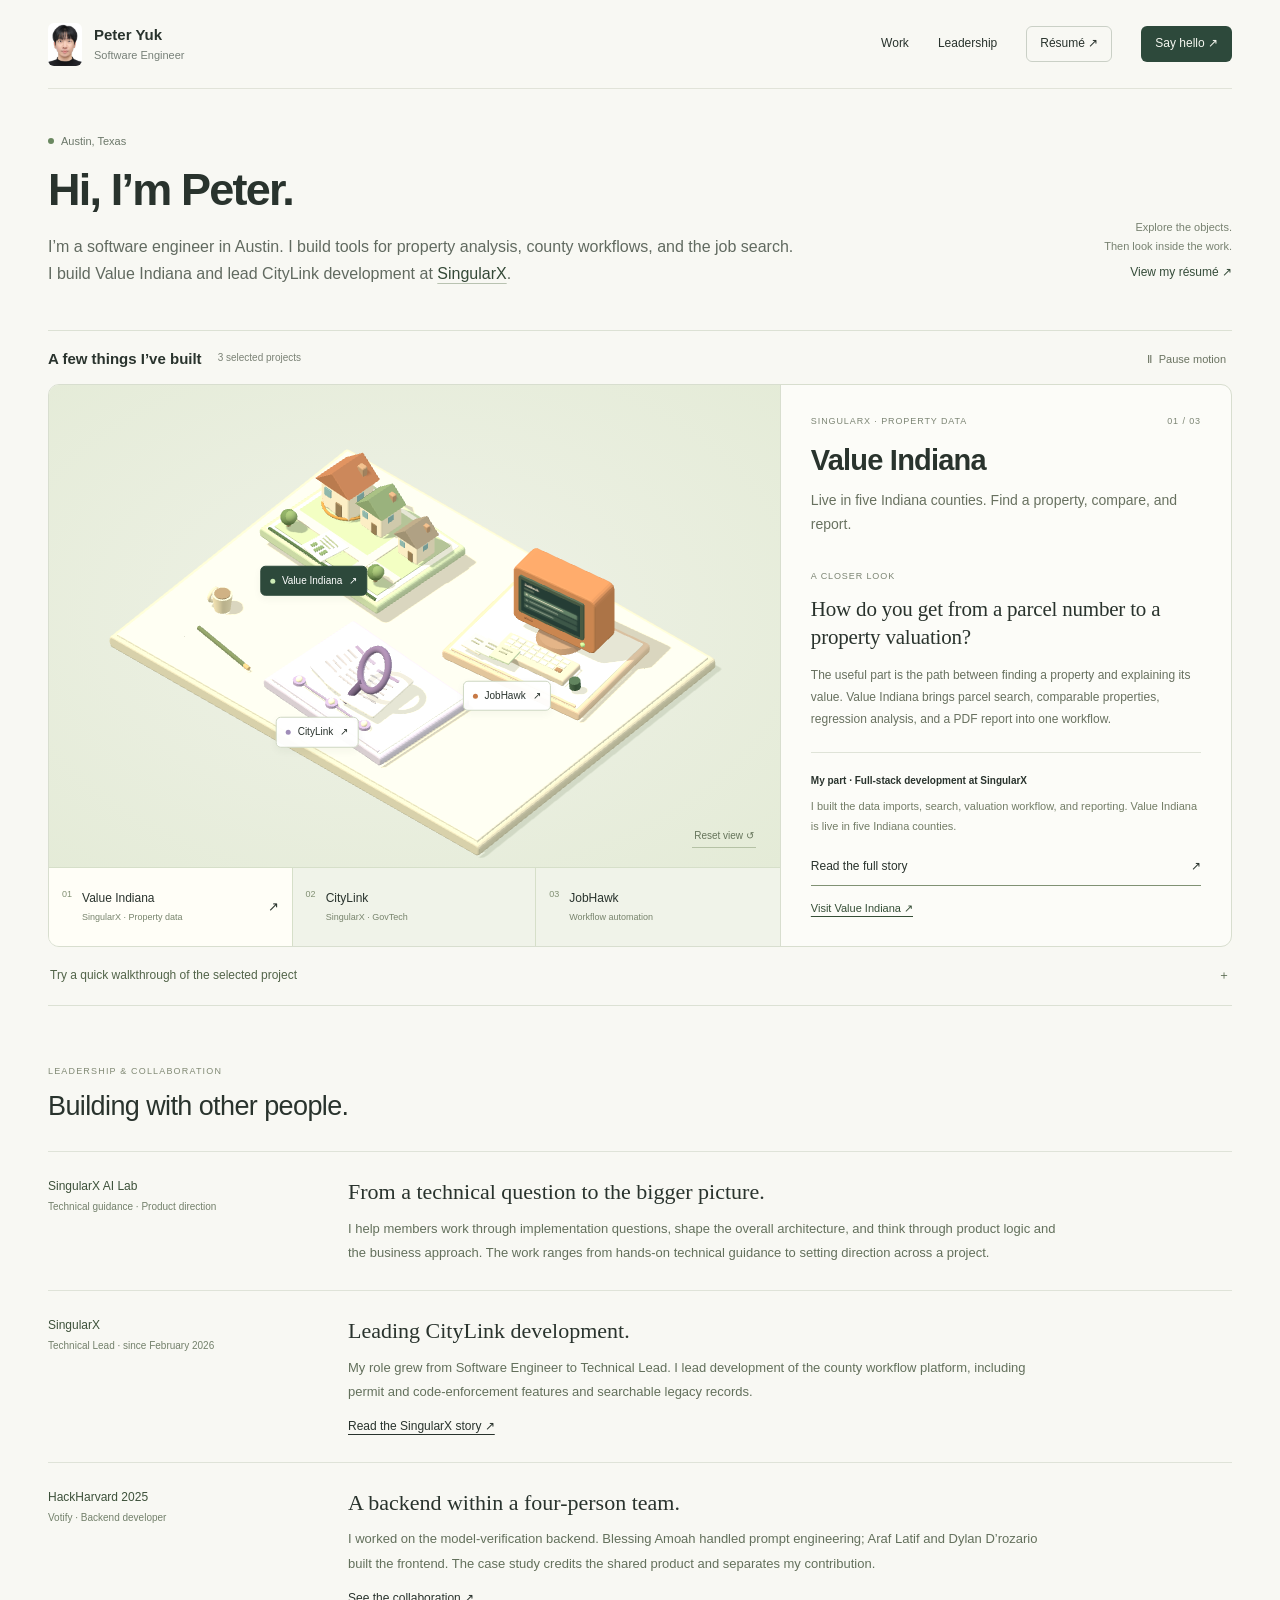
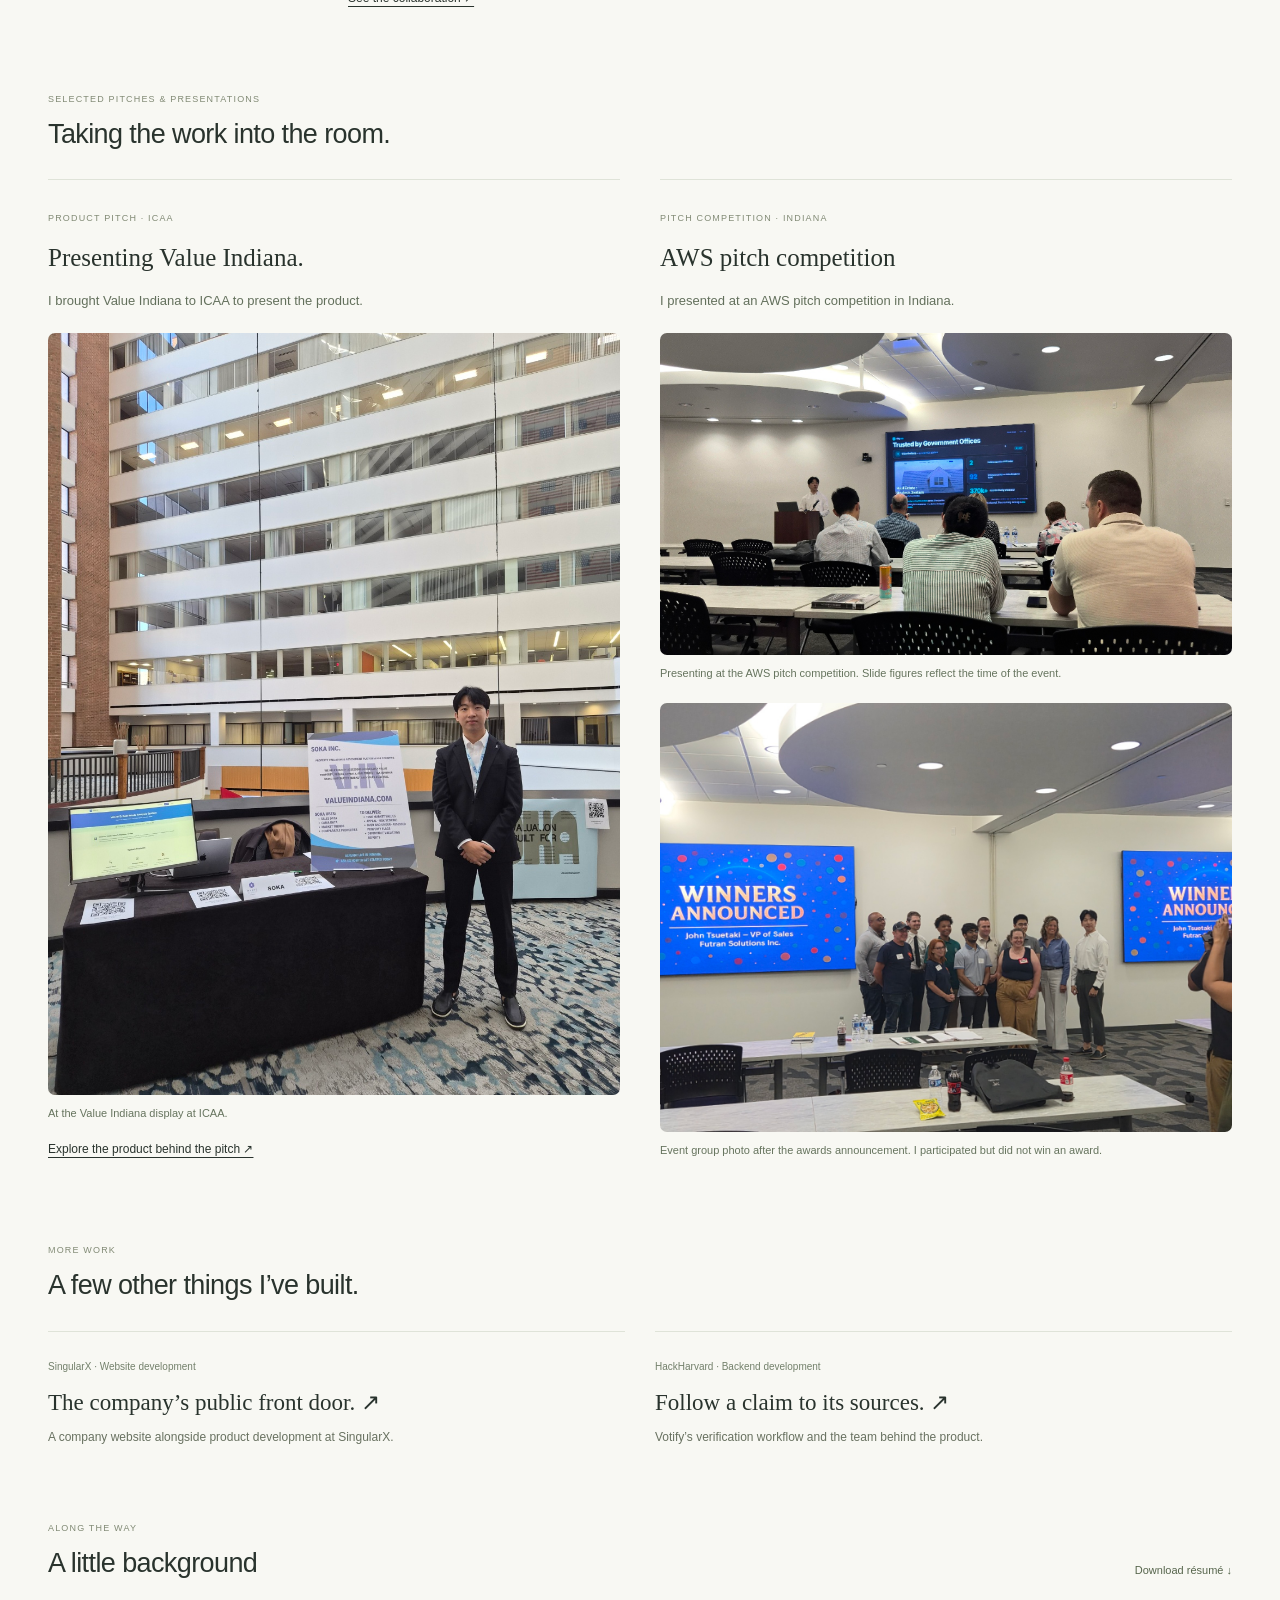
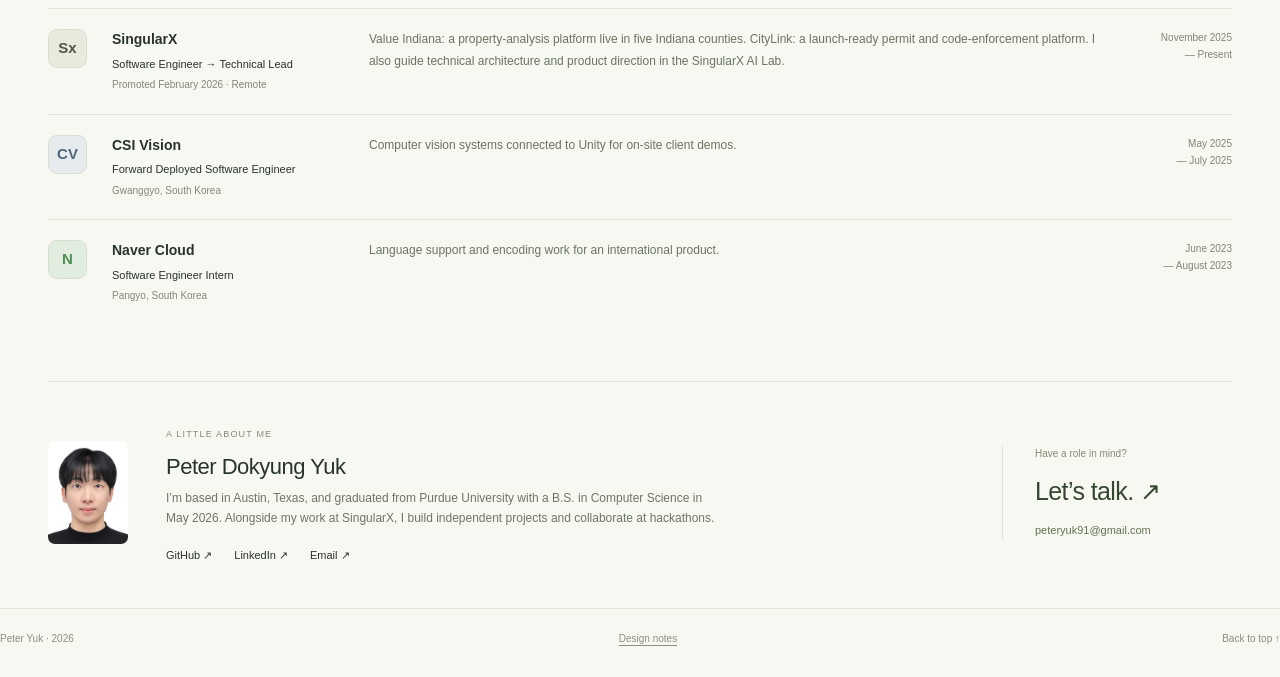
==== commit ba594cb0: "Fix 3D view drag direction and SingularX attribution" ====
--- a/index.html
+++ b/index.html
@@ -37,7 +37,7 @@
 
   <main id="top">
     <section class="intro" aria-labelledby="intro-title">
-      <div><div class="location"><span class="location-dot" aria-hidden="true"></span>Austin, Texas</div><h1 id="intro-title">Hi, I’m Peter.</h1><p>I’m a software engineer in Austin. I build tools for property analysis, county workflows, and the job search.<br class="desktop-break"> I lead CityLink development at <a href="#experience">SingularX</a>.</p></div>
+      <div><div class="location"><span class="location-dot" aria-hidden="true"></span>Austin, Texas</div><h1 id="intro-title">Hi, I’m Peter.</h1><p>I’m a software engineer in Austin. I build tools for property analysis, county workflows, and the job search.<br class="desktop-break"> I build Value Indiana and lead CityLink development at <a href="#experience">SingularX</a>.</p></div>
       <div class="intro-aside"><span>Explore the objects.</span><span>Then look inside the work.</span><a href="Peter_Yuk_Resume.pdf" target="_blank" rel="noopener">View my résumé ↗</a></div>
     </section>
 
@@ -46,8 +46,7 @@
       <div class="work-grid">
         <div class="gallery">
           <div id="scene" class="scene" role="group" aria-label="Interactive 3D project display">
-            <div class="scene-corner"><span class="tiny-square" aria-hidden="true"></span> Peter’s workbench</div>
-            <p id="scene-status" class="scene-status" role="status">Setting up the workbench…</p>
+            <p id="scene-status" class="scene-status" role="status">Loading the 3D view…</p>
             <div id="hotspots" class="hotspots" hidden>
               <button type="button" class="hotspot" data-project="value" aria-label="Explore Value Indiana"><span class="hotspot-dot"></span><span>Value Indiana</span><span aria-hidden="true">↗</span></button>
               <button type="button" class="hotspot" data-project="jobhawk" aria-label="Explore JobHawk"><span class="hotspot-dot"></span><span>JobHawk</span><span aria-hidden="true">↗</span></button>
@@ -56,7 +55,7 @@
             <div class="scene-controls"><span id="scene-hint">Choose a project below</span><button type="button" id="reset-view" aria-label="Reset 3D view" hidden>Reset view <span aria-hidden="true">↺</span></button></div>
           </div>
           <div class="project-picker" aria-label="Choose project">
-            <button type="button" class="project-choice" data-project="value" aria-pressed="true"><span class="project-number">01</span><span>Value Indiana<small>Property data</small></span><span class="picker-arrow" aria-hidden="true">↗</span></button>
+            <button type="button" class="project-choice" data-project="value" aria-pressed="true"><span class="project-number">01</span><span>Value Indiana<small>SingularX · Property data</small></span><span class="picker-arrow" aria-hidden="true">↗</span></button>
             <button type="button" class="project-choice" data-project="citylink" aria-pressed="false"><span class="project-number">02</span><span>CityLink<small>SingularX · GovTech</small></span><span class="picker-arrow" aria-hidden="true">↗</span></button>
             <button type="button" class="project-choice" data-project="jobhawk" aria-pressed="false"><span class="project-number">03</span><span>JobHawk<small>Workflow automation</small></span><span class="picker-arrow" aria-hidden="true">↗</span></button>
           </div>
@@ -86,7 +85,7 @@
       </section>
       </details>
       <p id="selection-announcement" class="sr-only" aria-live="polite"></p>
-      <noscript><div class="fallback-projects"><h3>Read the work</h3><p>All case studies are available without JavaScript.</p><a href="stories/value.html">Value Indiana →</a> · <a href="stories/citylink.html">CityLink at SingularX →</a> · <a href="stories/jobhawk.html">JobHawk →</a></div></noscript>
+      <noscript><div class="fallback-projects"><h3>Read the work</h3><p>All case studies are available without JavaScript.</p><a href="stories/value.html">Value Indiana at SingularX →</a> · <a href="stories/citylink.html">CityLink at SingularX →</a> · <a href="stories/jobhawk.html">JobHawk →</a></div></noscript>
     </section>
 
 
@@ -121,7 +120,7 @@
 
     <section id="experience" class="experience" aria-labelledby="experience-title">
       <div class="section-heading"><div><span class="section-kicker">ALONG THE WAY</span><h2 id="experience-title">A little background</h2></div><a href="Peter_Yuk_Resume.pdf" download>Download résumé <span aria-hidden="true">↓</span></a></div>
-      <article class="experience-row"><div class="employer-mark singularx" aria-hidden="true">Sx</div><div class="employer"><h3>SingularX</h3><p>Software Engineer → Technical Lead</p><span>Promoted February 2026 · Remote</span></div><div class="experience-body"><p>CityLink: a launch-ready permit and code-enforcement platform. I also guide technical architecture and product direction in the SingularX AI Lab.</p></div><time>November 2025<br>— Present</time></article>
+      <article class="experience-row"><div class="employer-mark singularx" aria-hidden="true">Sx</div><div class="employer"><h3>SingularX</h3><p>Software Engineer → Technical Lead</p><span>Promoted February 2026 · Remote</span></div><div class="experience-body"><p>Value Indiana: a property-analysis platform live in five Indiana counties. CityLink: a launch-ready permit and code-enforcement platform. I also guide technical architecture and product direction in the SingularX AI Lab.</p></div><time>November 2025<br>— Present</time></article>
       <article class="experience-row"><div class="employer-mark csi" aria-hidden="true">CV</div><div class="employer"><h3>CSI Vision</h3><p>Forward Deployed Software Engineer</p><span>Gwanggyo, South Korea</span></div><div class="experience-body"><p>Computer vision systems connected to Unity for on-site client demos.</p></div><time>May 2025<br>— July 2025</time></article>
       <article class="experience-row"><div class="employer-mark naver" aria-hidden="true">N</div><div class="employer"><h3>Naver Cloud</h3><p>Software Engineer Intern</p><span>Pangyo, South Korea</span></div><div class="experience-body"><p>Language support and encoding work for an international product.</p></div><time>June 2023<br>— August 2023</time></article>
     </section>
@@ -129,7 +128,7 @@
     <section class="about" aria-labelledby="about-title"><div class="about-photo"><img src="portrait.jpeg" width="110" height="141" alt="Peter Dokyung Yuk"></div><div><span class="section-kicker">A LITTLE ABOUT ME</span><h2 id="about-title">Peter Dokyung Yuk</h2><p>I’m based in Austin, Texas, and graduated from Purdue University with a B.S. in Computer Science in May 2026. Alongside my work at SingularX, I build independent projects and collaborate at hackathons.</p><div class="about-links"><a href="https://github.com/dyuk01" target="_blank" rel="noopener">GitHub ↗</a><a href="https://www.linkedin.com/in/dyuk" target="_blank" rel="noopener">LinkedIn ↗</a><a href="mailto:peteryuk91@gmail.com">Email ↗</a></div></div><a class="email-block" href="mailto:peteryuk91@gmail.com"><span>Have a role in mind?</span><strong>Let’s talk. ↗</strong><span>peteryuk91@gmail.com</span></a></section>
   </main>
   <footer><span>Peter Yuk · 2026</span><span><button type="button" id="credits-open">Design notes</button></span><a href="#top">Back to top ↑</a></footer>
-  <dialog id="credits"><button type="button" id="credits-close" aria-label="Close design notes">×</button><h2>About this site</h2><p>Original 3D objects and interface built for Peter’s portfolio. The objects are conceptual illustrations; project facts come from Peter’s master profile and project documentation. The walkthrough uses Value Indiana product screenshots and report pages shared publicly by SingularX, plus a CityLink public-page image and a labeled illustrative JobHawk example. The Votify case study uses team repository screenshots. Votify screens are the team’s work; Peter worked on the backend.</p><p>References: <a href="https://room.bokoko33.me/" target="_blank" rel="noopener">Bokoko’s miniature room</a> for the diorama treatment, and <a href="https://bruno-simon.com/" target="_blank" rel="noopener">Bruno Simon’s portfolio</a> for exploring work through objects. No source code or models were copied from either site.</p><p>Built with <a href="vendor/THREE-LICENSE.txt">Three.js (MIT)</a>. The résumé is available as a downloadable PDF.</p></dialog>
+  <dialog id="credits"><button type="button" id="credits-close" aria-label="Close design notes">×</button><h2>About this site</h2><p>Original 3D objects and interface built for Peter’s portfolio. The objects are conceptual illustrations; project facts come from Peter’s master profile and project documentation. Value Indiana and CityLink are SingularX products. The walkthrough uses Value Indiana product screenshots and report pages shared publicly by SingularX, plus a CityLink public-page image and a labeled illustrative JobHawk example. The Votify case study uses team repository screenshots. Votify screens are the team’s work; Peter worked on the backend.</p><p>References: <a href="https://room.bokoko33.me/" target="_blank" rel="noopener">Bokoko’s miniature room</a> for the diorama treatment, and <a href="https://bruno-simon.com/" target="_blank" rel="noopener">Bruno Simon’s portfolio</a> for exploring work through objects. No source code or models were copied from either site.</p><p>Built with <a href="vendor/THREE-LICENSE.txt">Three.js (MIT)</a>. The résumé is available as a downloadable PDF.</p></dialog>
   <script src="app.js" defer></script>
 </body>
 </html>
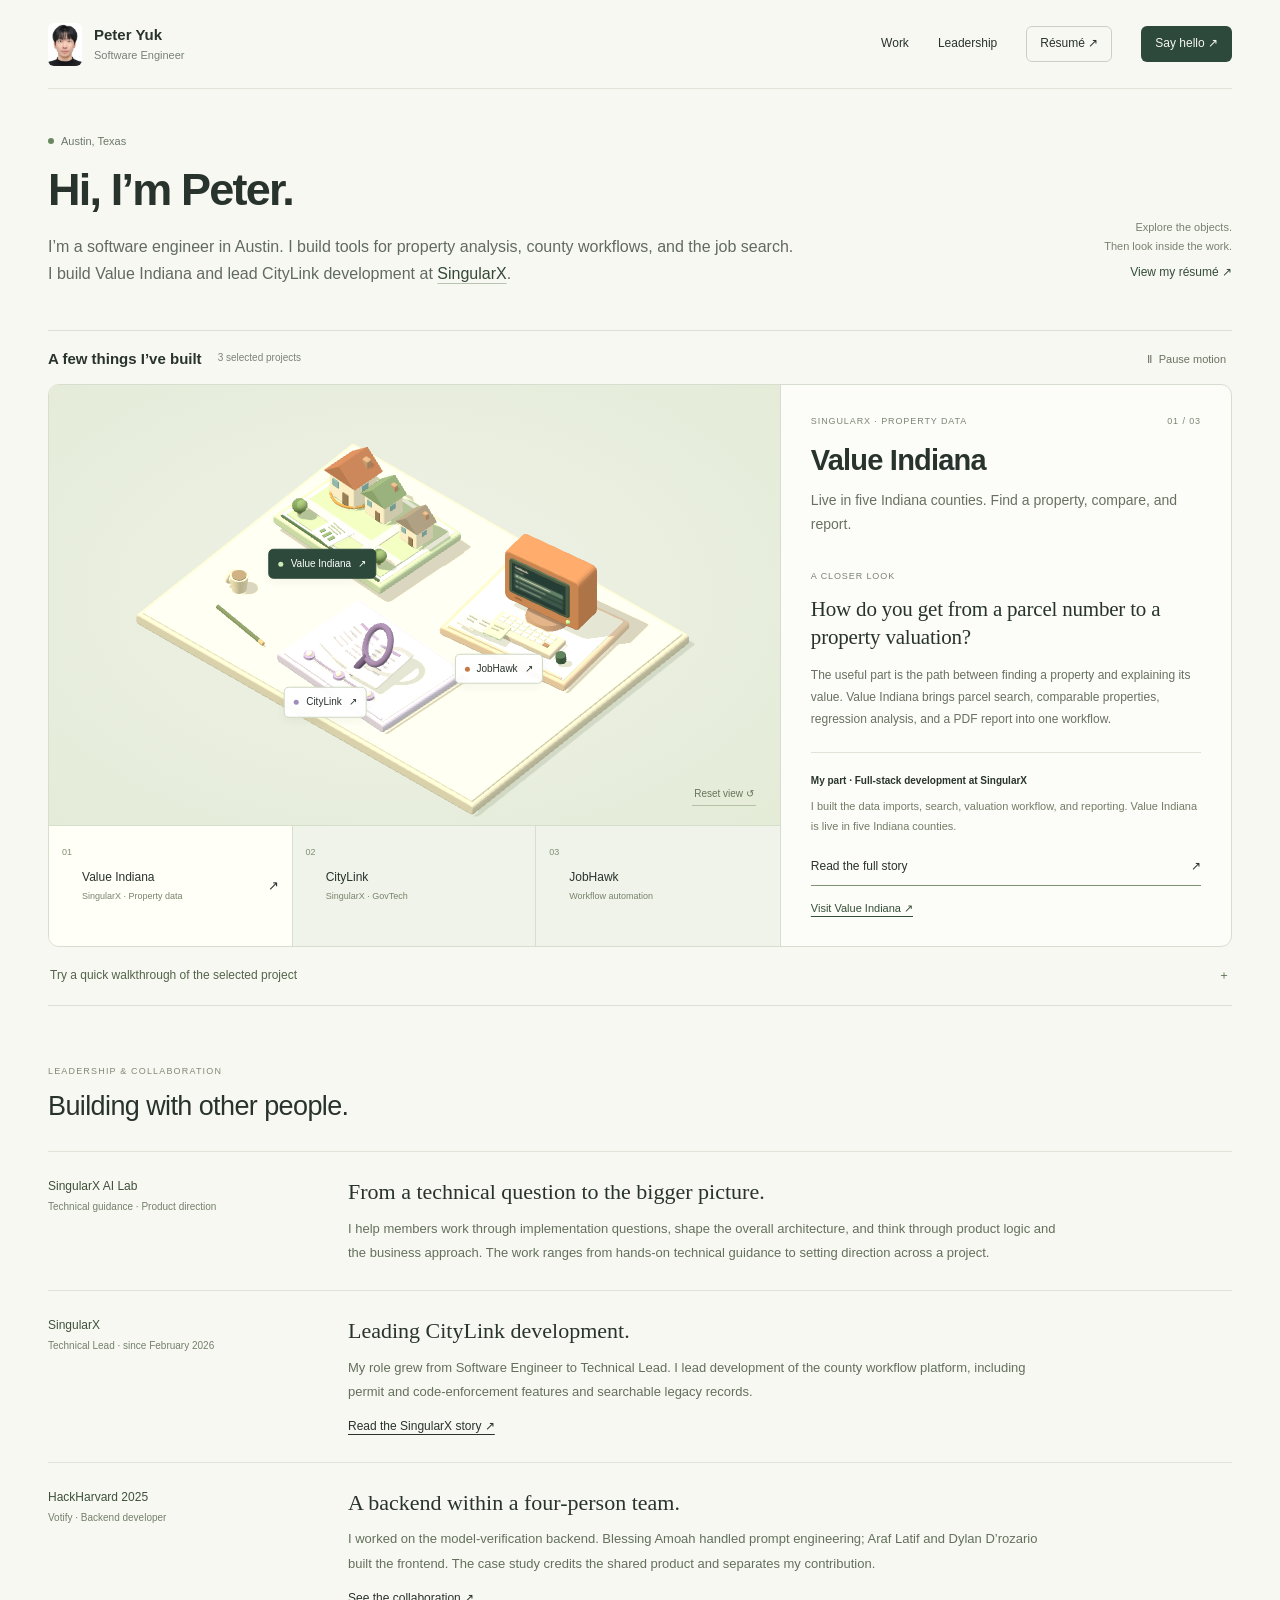
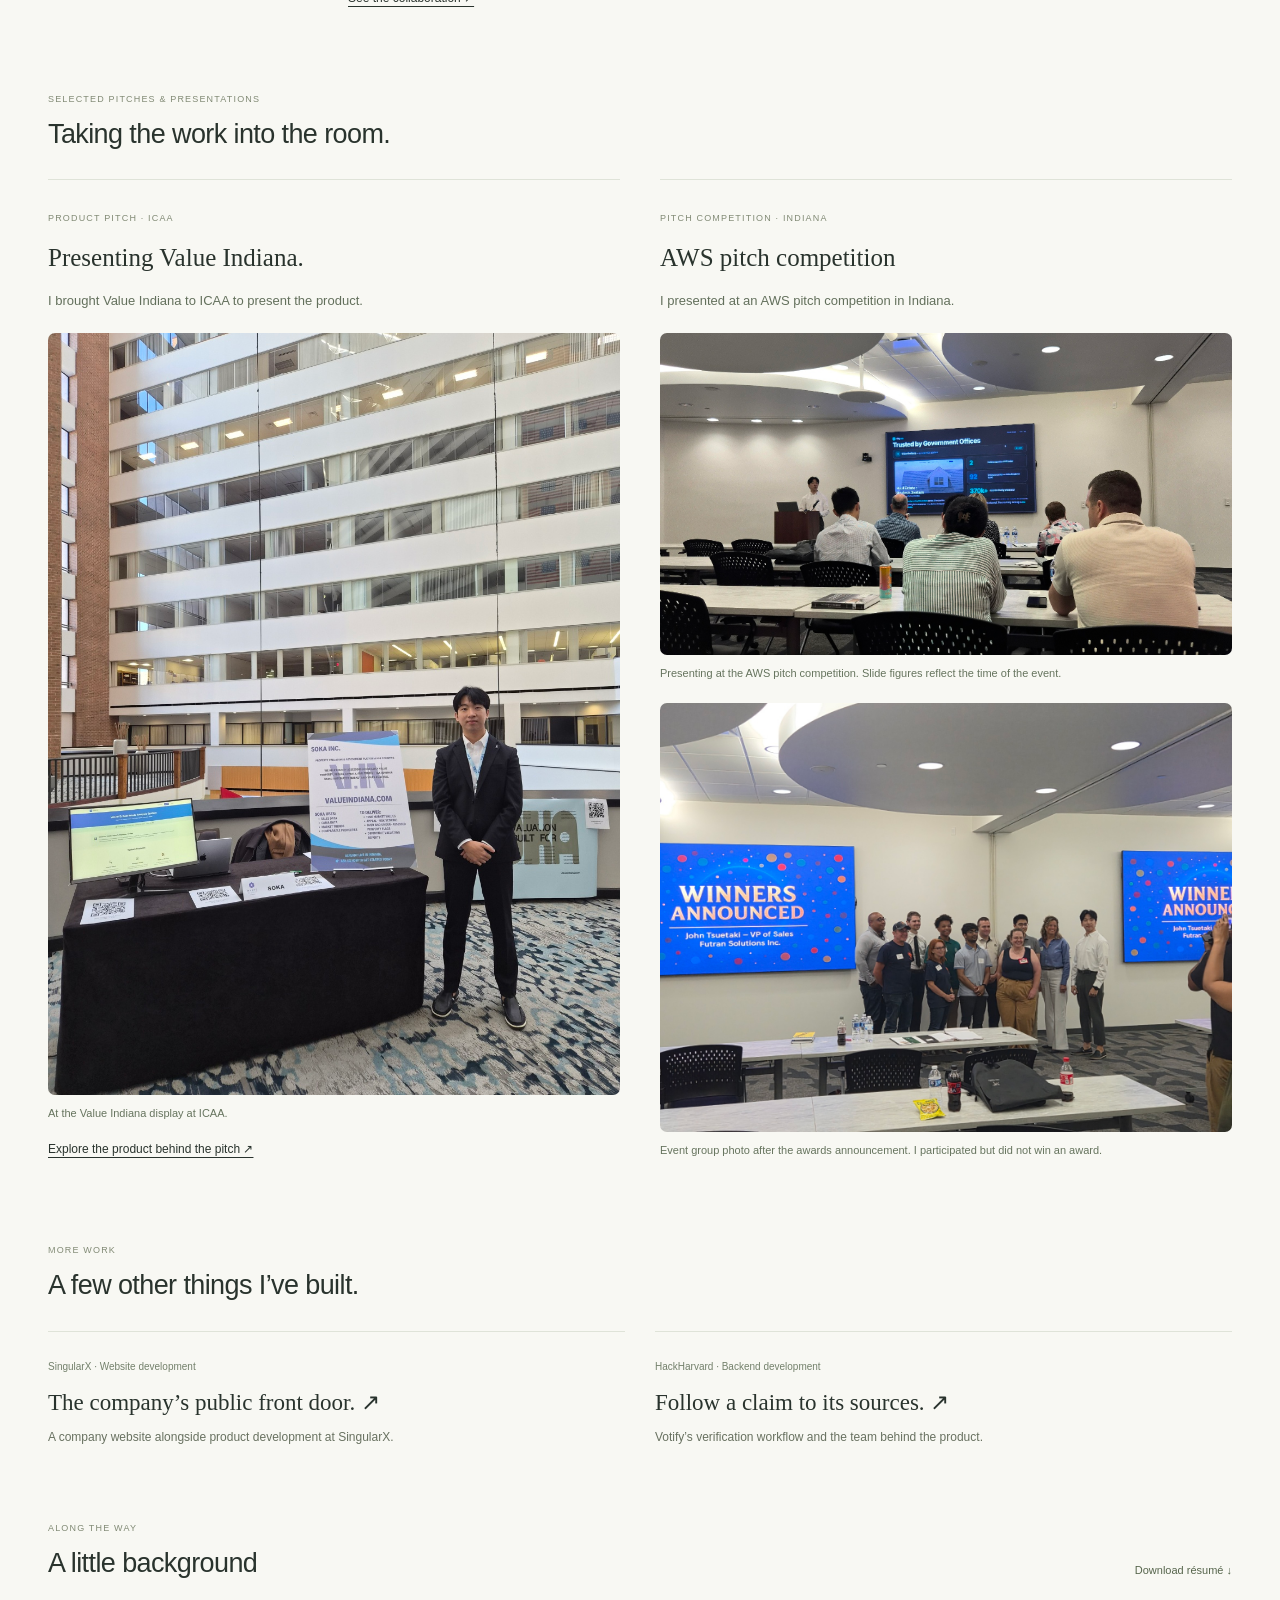
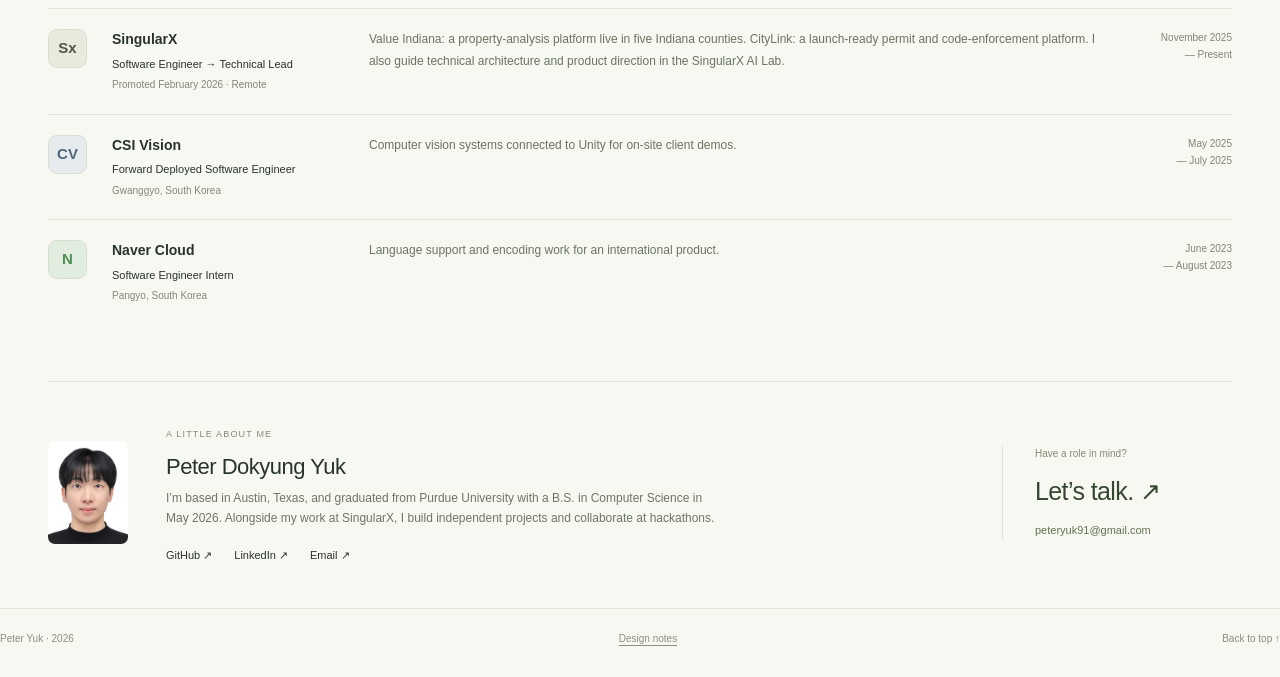
==== commit 7fb18d61: "hyperlink update" ====
--- a/index.html
+++ b/index.html
@@ -37,7 +37,7 @@
 
   <main id="top">
     <section class="intro" aria-labelledby="intro-title">
-      <div><div class="location"><span class="location-dot" aria-hidden="true"></span>Austin, Texas</div><h1 id="intro-title">Hi, I’m Peter.</h1><p>I’m a software engineer in Austin. I build tools for property analysis, county workflows, and the job search.<br class="desktop-break"> I build Value Indiana and lead CityLink development at <a href="#experience">SingularX</a>.</p></div>
+      <div><div class="location"><span class="location-dot" aria-hidden="true"></span>Austin, Texas</div><h1 id="intro-title">Hi, I’m Peter.</h1><p>I’m a software engineer in Austin. I build tools for property analysis, county workflows, and the job search.<br class="desktop-break"> I build Value Indiana and lead CityLink development at <a href="https://thesingularx.com" target="_blank" rel="noopener">SingularX</a>.</p></div>
       <div class="intro-aside"><span>Explore the objects.</span><span>Then look inside the work.</span><a href="Peter_Yuk_Resume.pdf" target="_blank" rel="noopener">View my résumé ↗</a></div>
     </section>
 
--- a/style.css
+++ b/style.css
@@ -1,4 +1,4 @@
-*{box-sizing:border-box}html{scroll-behavior:smooth;scroll-padding-top:90px}body{margin:0;background:#f8f8f3;color:#29332d;font:14px/1.65 -apple-system,BlinkMacSystemFont,"Segoe UI",sans-serif;-webkit-font-smoothing:antialiased}button,a{-webkit-tap-highlight-color:transparent}button{font:inherit;cursor:pointer;color:inherit}a{color:inherit;text-decoration:none}a:hover{text-decoration:underline;text-underline-offset:4px}button:focus-visible,a:focus-visible,[tabindex]:focus-visible{outline:3px solid #466d9c;outline-offset:4px}h1,h2,h3,p{margin:0}h1,h2,h3{line-height:1.2}button{border:0;background:transparent}button:disabled{cursor:default}strong{font-weight:600}.site-header{height:88px;max-width:1380px;padding:0 48px;margin:auto;display:flex;align-items:center;justify-content:space-between;gap:25px}.identity{display:flex;align-items:center;gap:12px;font-size:15px;font-weight:600;line-height:1.35}.identity img{object-fit:cover;border-radius:6px;background:#fff;width:34px;height:43px}.identity-sub{display:block;color:#778078;font-size:11px;font-weight:400;margin-top:3px}.site-header nav{display:flex;align-items:center;gap:29px;font-size:12px}.resume-link{border:1px solid #cad0c6;border-radius:6px;padding:7px 13px}.contact-link{color:#f5f7f0;background:#2d493b;border-radius:6px;padding:8px 14px}.site-header a:hover{text-decoration:none}.site-header nav a:hover{opacity:.7}main{max-width:1380px;margin:auto;padding:0 48px}.intro{display:flex;justify-content:space-between;align-items:end;padding:43px 0 42px;gap:30px;border-top:1px solid #e1e3d9}.location{display:flex;align-items:center;gap:7px;font-size:11px;color:#6c786a;margin-bottom:13px}.location-dot{height:6px;width:6px;border-radius:50%;background:#6a8860}.intro h1{font-size:45px;letter-spacing:-1.8px;font-weight:550;margin-bottom:16px}.intro p{font-size:16px;line-height:1.7;color:#616a60}.intro p a{color:#344937;text-decoration:underline;text-decoration-color:#b9c3b1;text-underline-offset:4px}.intro-aside{display:flex;flex-direction:column;font-size:11px;color:#778170;text-align:right;padding-bottom:5px}.intro-aside a{margin-top:8px;color:#354c39;font-size:12px}.work{scroll-margin-top:25px}.work-toolbar{display:flex;justify-content:space-between;align-items:center;padding:18px 0 15px;border-top:1px solid #dce1d4}.work-toolbar>div{display:flex;align-items:center;gap:16px}.work-toolbar h2{font-weight:550;font-size:15px}.work-count{font-size:10px;color:#7b8276}.work-toolbar button{font-size:11px;color:#697260;display:flex;align-items:center;gap:7px}.work-toolbar button:hover{color:#29332d}.work-grid{display:grid;grid-template-columns:minmax(0,1.62fr) minmax(320px,1fr);border:1px solid #d8decf;border-radius:11px;overflow:hidden;background:#fcfcf8}.gallery{min-width:0;background:#e9eedf;display:flex;flex-direction:column}.scene{position:relative;min-height:440px;flex:1;overflow:hidden;isolation:isolate;background:radial-gradient(ellipse at 48% 48%,#eff2e7 0%,#e4ebd7 100%)}.scene canvas{display:block;width:100%;height:100%;position:absolute;inset:0;touch-action:pan-y;z-index:1}.scene-corner{position:absolute;top:22px;left:24px;display:flex;align-items:center;gap:7px;font-size:10px;color:#748065;z-index:2;pointer-events:none}.tiny-square{width:7px;height:7px;border:1px solid #829472;transform:rotate(-10deg)}.scene-status{position:absolute;inset:45% 30px auto;text-align:center;font-size:13px;color:#61724f}.scene-status[hidden]{display:none}.scene-controls{position:absolute;z-index:3;bottom:19px;left:24px;right:24px;display:flex;justify-content:space-between;align-items:center;font-size:10px;color:#65745a;pointer-events:none}.scene-controls button{font-size:10px;pointer-events:auto;border-bottom:1px solid #b5c2a5;padding:2px}.hotspots{position:absolute;inset:0;pointer-events:none;z-index:4}.hotspot{position:absolute;pointer-events:auto;display:flex;align-items:center;gap:7px;white-space:nowrap;background:#fffffff2;border:1px solid #ced7c2;box-shadow:0 3px 9px #2941260c;border-radius:5px;font-size:10px;padding:6px 9px;transform:translate(-50%,-50%);transition:background .18s,border-color .18s}.hotspot:hover,.hotspot[aria-pressed=true]{background:#2d493b;color:white;border-color:#2d493b}.hotspot-dot{width:5px;height:5px;border-radius:50%;background:#7b9666}.hotspot[data-project=jobhawk] .hotspot-dot{background:#c77945}.hotspot[data-project=citylink] .hotspot-dot{background:#9f8cb8}.hotspot[aria-pressed=true] .hotspot-dot{background:#ccebb6}.project-picker{display:grid;grid-template-columns:repeat(3,1fr);border-top:1px solid #d6dfc9;background:#f0f3e9;min-height:79px}.project-choice{display:flex;align-items:center;text-align:left;gap:10px;padding:17px 13px;font-size:12px;line-height:1.4;border-right:1px solid #d6dfc9;transition:background .18s}.project-choice:last-child{border:0}.project-choice small{display:block;font-size:9px;margin-top:4px;color:#78846d}.project-number{font-size:9px;align-self:start;margin-top:3px;color:#829074}.picker-arrow{margin-left:auto;font-size:13px;opacity:0}.project-choice[aria-pressed=true],.project-choice:hover{background:#fffef7}.project-choice[aria-pressed=true] .picker-arrow{opacity:1}.project-detail{padding:25px 28px 22px;border-left:1px solid #d8decf;min-height:545px;scroll-margin-top:20px}.detail-label{display:flex;justify-content:space-between;gap:10px;font-size:9px;color:#7c8574;letter-spacing:.1em}.project-detail h2{font-size:27px;font-weight:550;letter-spacing:-.8px;margin:14px 0 12px}.project-summary{font-size:13px;color:#687160;line-height:1.7}.project-meta{margin:19px 0 17px;font-size:10px;display:grid;gap:7px}.project-meta>div{display:grid;grid-template-columns:60px 1fr;gap:10px}.project-meta dt{color:#7c8474}.project-meta dd{margin:0;color:#59654f}.contribution h3,.workflow h3{font-size:11px;font-weight:600}.contribution p{font-size:12px;line-height:1.75;color:#687160;margin-top:6px}.project-result{display:flex;align-items:baseline;gap:10px;margin:17px 0;padding:13px 0;border-top:1px solid #e4e7dd;border-bottom:1px solid #e4e7dd;flex-wrap:wrap}.project-result strong{font-size:21px;line-height:1.2;letter-spacing:-.5px;color:#46623b}.project-result span{font-size:10px;color:#77806e}.workflow-heading{display:flex;justify-content:space-between;align-items:center}.workflow-heading>span{font-size:9px;color:#8a9181}.workflow-steps{display:grid;grid-template-columns:repeat(3,1fr);gap:5px;margin:10px 0}.workflow-steps button{border:1px solid #dce2d3;border-radius:4px;padding:7px 3px;font-size:10px;background:#f5f6f0}.workflow-steps button[aria-pressed=true]{background:#e5edda;color:#34492a;border-color:#aebf9b}.workflow-description{font-size:11px;line-height:1.7;min-height:55px;color:#737d67}.project-links{margin-top:16px;display:flex;flex-wrap:wrap;gap:16px}.project-links a{font-size:11px;color:#354e36;text-decoration:underline;text-underline-offset:4px}.illustration-note{font-size:9px;line-height:1.6;color:#858d7e;margin-top:16px}.experience{padding-top:76px;scroll-margin-top:15px}.section-heading{display:flex;justify-content:space-between;align-items:end;margin-bottom:29px}.section-kicker{font-size:9px;letter-spacing:.13em;color:#818a75}.section-heading h2{font-size:27px;font-weight:500;letter-spacing:-.6px;margin-top:9px}.section-heading>a{font-size:11px;color:#56654c}.experience-row{display:grid;grid-template-columns:42px 235px minmax(0,1fr) 106px;gap:22px;padding:27px 0;border-top:1px solid #dfe3d8;align-items:start}.employer-mark{width:39px;height:39px;border:1px solid #d8dfd0;border-radius:9px;display:flex;align-items:center;justify-content:center;font-size:15px;font-weight:700}.singularx{background:#e9eade;color:#4f5742}.csi{background:#e6ebee;color:#4f657a}.naver{background:#e1eddf;color:#4e8f51}.employer h3{font-size:14px;margin-top:2px;font-weight:600}.employer p{font-size:11px;margin-top:7px}.employer span{display:block;font-size:10px;color:#828974;margin-top:4px}.experience-body p{font-size:12px;line-height:1.8;color:#6a7460}.experience-body p+p{margin-top:8px}.experience-body strong{color:#3e4f35}.experience-row time{font-size:10px;color:#7e8772;text-align:right;line-height:1.7}.about{margin-top:57px;padding:39px 0 44px;border-top:1px solid #dfe3d8;display:grid;grid-template-columns:90px 1fr 230px;gap:28px;align-items:center}.about-photo img{width:80px;height:auto;border-radius:7px;display:block}.about h2{font-size:22px;letter-spacing:-.5px;margin:9px 0;font-weight:500}.about p{font-size:12px;color:#6d7663;max-width:560px}.about-links{display:flex;gap:22px;font-size:11px;margin-top:17px}.email-block{display:flex;flex-direction:column;gap:9px;border-left:1px solid #dfe3d8;padding-left:32px;font-size:10px;color:#828b75}.email-block strong{font-size:25px;color:#35472e;font-weight:500;letter-spacing:-.6px}.email-block span:last-child{font-size:11px;color:#617453}footer{max-width:1284px;border-top:1px solid #dfe3d8;margin:0 auto;padding:22px 0 30px;display:flex;justify-content:space-between;gap:20px;font-size:10px;color:#88917d}footer button{font-size:10px;padding:0;text-decoration:underline;text-underline-offset:3px}dialog{border:1px solid #cbd5c0;border-radius:10px;max-width:540px;padding:32px;background:#fcfcf6;color:#35452f}dialog::backdrop{background:#1b2d224d;backdrop-filter:blur(3px)}dialog h2{font-size:21px;margin-bottom:20px}dialog p{font-size:13px;margin-top:15px;color:#637158}dialog a{text-decoration:underline}#credits-close{position:absolute;right:12px;top:8px;font-size:25px;line-height:1;padding:8px}.sr-only,.skip:not(:focus){position:absolute;width:1px;height:1px;padding:0;margin:-1px;overflow:hidden;clip:rect(0,0,0,0);white-space:nowrap;border:0}.skip:focus{position:fixed;top:10px;left:10px;z-index:20;background:#fff;padding:10px}.no-js-note,.fallback-projects{font-size:13px;padding:22px}.fallback-projects p{margin:15px 0}.fallback-projects h3{margin-top:20px}body.scene-unavailable .scene{min-height:200px}body.scene-unavailable #motion-toggle{display:none}
+*{box-sizing:border-box}html{scroll-behavior:smooth;scroll-padding-top:90px}body{margin:0;background:#f8f8f3;color:#29332d;font:14px/1.65 -apple-system,BlinkMacSystemFont,"Segoe UI",sans-serif;-webkit-font-smoothing:antialiased}button,a{-webkit-tap-highlight-color:transparent}button{font:inherit;cursor:pointer;color:inherit}a{color:inherit;text-decoration:none}a:hover{text-decoration:underline;text-underline-offset:4px}button:focus-visible,a:focus-visible,[tabindex]:focus-visible{outline:3px solid #466d9c;outline-offset:4px}h1,h2,h3,p{margin:0}h1,h2,h3{line-height:1.2}button{border:0;background:transparent}button:disabled{cursor:default}strong{font-weight:600}.site-header{height:88px;max-width:1380px;padding:0 48px;margin:auto;display:flex;align-items:center;justify-content:space-between;gap:25px}.identity{display:flex;align-items:center;gap:12px;font-size:15px;font-weight:600;line-height:1.35}.identity img{object-fit:cover;border-radius:6px;background:#fff;width:34px;height:43px}.identity-sub{display:block;color:#778078;font-size:11px;font-weight:400;margin-top:3px}.site-header nav{display:flex;align-items:center;gap:29px;font-size:12px}.resume-link{border:1px solid #cad0c6;border-radius:6px;padding:7px 13px}.contact-link{color:#f5f7f0;background:#2d493b;border-radius:6px;padding:8px 14px}.site-header a:hover{text-decoration:none}.site-header nav a:hover{opacity:.7}main{max-width:1380px;margin:auto;padding:0 48px}.intro{display:flex;justify-content:space-between;align-items:end;padding:43px 0 42px;gap:30px;border-top:1px solid #e1e3d9}.location{display:flex;align-items:center;gap:7px;font-size:11px;color:#6c786a;margin-bottom:13px}.location-dot{height:6px;width:6px;border-radius:50%;background:#6a8860}.intro h1{font-size:45px;letter-spacing:-1.8px;font-weight:550;margin-bottom:16px}.intro p{font-size:16px;line-height:1.7;color:#616a60}.intro p a{color:#344937;text-decoration:underline;text-decoration-color:#b9c3b1;text-underline-offset:4px}.intro-aside{display:flex;flex-direction:column;font-size:11px;color:#778170;text-align:right;padding-bottom:5px}.intro-aside a{margin-top:8px;color:#354c39;font-size:12px}.work{scroll-margin-top:25px}.work-toolbar{display:flex;justify-content:space-between;align-items:center;padding:18px 0 15px;border-top:1px solid #dce1d4}.work-toolbar>div{display:flex;align-items:center;gap:16px}.work-toolbar h2{font-weight:550;font-size:15px}.work-count{font-size:10px;color:#7b8276}.work-toolbar button{font-size:11px;color:#697260;display:flex;align-items:center;gap:7px}.work-toolbar button:hover{color:#29332d}.work-grid{display:grid;grid-template-columns:minmax(0,1.62fr) minmax(320px,1fr);border:1px solid #d8decf;border-radius:11px;overflow:hidden;background:#fcfcf8}.gallery{min-width:0;background:#e9eedf;display:flex;flex-direction:column}.scene{position:relative;height:440px;min-height:440px;flex:none;overflow:hidden;isolation:isolate;background:radial-gradient(ellipse at 48% 48%,#eff2e7 0%,#e4ebd7 100%)}.scene canvas{display:block;width:100%;height:100%;position:absolute;inset:0;touch-action:pan-y;z-index:1}.scene-corner{position:absolute;top:22px;left:24px;display:flex;align-items:center;gap:7px;font-size:10px;color:#748065;z-index:2;pointer-events:none}.tiny-square{width:7px;height:7px;border:1px solid #829472;transform:rotate(-10deg)}.scene-status{position:absolute;inset:45% 30px auto;text-align:center;font-size:13px;color:#61724f}.scene-status[hidden]{display:none}.scene-controls{position:absolute;z-index:3;bottom:19px;left:24px;right:24px;display:flex;justify-content:space-between;align-items:center;font-size:10px;color:#65745a;pointer-events:none}.scene-controls button{font-size:10px;pointer-events:auto;border-bottom:1px solid #b5c2a5;padding:2px}.hotspots{position:absolute;inset:0;pointer-events:none;z-index:4}.hotspot{position:absolute;pointer-events:auto;display:flex;align-items:center;gap:7px;white-space:nowrap;background:#fffffff2;border:1px solid #ced7c2;box-shadow:0 3px 9px #2941260c;border-radius:5px;font-size:10px;padding:6px 9px;transform:translate(-50%,-50%);transition:background .18s,border-color .18s}.hotspot:hover,.hotspot[aria-pressed=true]{background:#2d493b;color:white;border-color:#2d493b}.hotspot-dot{width:5px;height:5px;border-radius:50%;background:#7b9666}.hotspot[data-project=jobhawk] .hotspot-dot{background:#c77945}.hotspot[data-project=citylink] .hotspot-dot{background:#9f8cb8}.hotspot[aria-pressed=true] .hotspot-dot{background:#ccebb6}.project-picker{display:grid;grid-template-columns:repeat(3,1fr);border-top:1px solid #d6dfc9;background:#f0f3e9;min-height:79px;flex:1}.project-choice{display:flex;align-items:center;text-align:left;gap:10px;padding:17px 13px;font-size:12px;line-height:1.4;border-right:1px solid #d6dfc9;transition:background .18s}.project-choice:last-child{border:0}.project-choice small{display:block;font-size:9px;margin-top:4px;color:#78846d}.project-number{font-size:9px;align-self:start;margin-top:3px;color:#829074}.picker-arrow{margin-left:auto;font-size:13px;opacity:0}.project-choice[aria-pressed=true],.project-choice:hover{background:#fffef7}.project-choice[aria-pressed=true] .picker-arrow{opacity:1}.project-detail{padding:25px 28px 22px;border-left:1px solid #d8decf;min-height:545px;scroll-margin-top:20px}.detail-label{display:flex;justify-content:space-between;gap:10px;font-size:9px;color:#7c8574;letter-spacing:.1em}.project-detail h2{font-size:27px;font-weight:550;letter-spacing:-.8px;margin:14px 0 12px}.project-summary{font-size:13px;color:#687160;line-height:1.7}.project-meta{margin:19px 0 17px;font-size:10px;display:grid;gap:7px}.project-meta>div{display:grid;grid-template-columns:60px 1fr;gap:10px}.project-meta dt{color:#7c8474}.project-meta dd{margin:0;color:#59654f}.contribution h3,.workflow h3{font-size:11px;font-weight:600}.contribution p{font-size:12px;line-height:1.75;color:#687160;margin-top:6px}.project-result{display:flex;align-items:baseline;gap:10px;margin:17px 0;padding:13px 0;border-top:1px solid #e4e7dd;border-bottom:1px solid #e4e7dd;flex-wrap:wrap}.project-result strong{font-size:21px;line-height:1.2;letter-spacing:-.5px;color:#46623b}.project-result span{font-size:10px;color:#77806e}.workflow-heading{display:flex;justify-content:space-between;align-items:center}.workflow-heading>span{font-size:9px;color:#8a9181}.workflow-steps{display:grid;grid-template-columns:repeat(3,1fr);gap:5px;margin:10px 0}.workflow-steps button{border:1px solid #dce2d3;border-radius:4px;padding:7px 3px;font-size:10px;background:#f5f6f0}.workflow-steps button[aria-pressed=true]{background:#e5edda;color:#34492a;border-color:#aebf9b}.workflow-description{font-size:11px;line-height:1.7;min-height:55px;color:#737d67}.project-links{margin-top:16px;display:flex;flex-wrap:wrap;gap:16px}.project-links a{font-size:11px;color:#354e36;text-decoration:underline;text-underline-offset:4px}.illustration-note{font-size:9px;line-height:1.6;color:#858d7e;margin-top:16px}.experience{padding-top:76px;scroll-margin-top:15px}.section-heading{display:flex;justify-content:space-between;align-items:end;margin-bottom:29px}.section-kicker{font-size:9px;letter-spacing:.13em;color:#818a75}.section-heading h2{font-size:27px;font-weight:500;letter-spacing:-.6px;margin-top:9px}.section-heading>a{font-size:11px;color:#56654c}.experience-row{display:grid;grid-template-columns:42px 235px minmax(0,1fr) 106px;gap:22px;padding:27px 0;border-top:1px solid #dfe3d8;align-items:start}.employer-mark{width:39px;height:39px;border:1px solid #d8dfd0;border-radius:9px;display:flex;align-items:center;justify-content:center;font-size:15px;font-weight:700}.singularx{background:#e9eade;color:#4f5742}.csi{background:#e6ebee;color:#4f657a}.naver{background:#e1eddf;color:#4e8f51}.employer h3{font-size:14px;margin-top:2px;font-weight:600}.employer p{font-size:11px;margin-top:7px}.employer span{display:block;font-size:10px;color:#828974;margin-top:4px}.experience-body p{font-size:12px;line-height:1.8;color:#6a7460}.experience-body p+p{margin-top:8px}.experience-body strong{color:#3e4f35}.experience-row time{font-size:10px;color:#7e8772;text-align:right;line-height:1.7}.about{margin-top:57px;padding:39px 0 44px;border-top:1px solid #dfe3d8;display:grid;grid-template-columns:90px 1fr 230px;gap:28px;align-items:center}.about-photo img{width:80px;height:auto;border-radius:7px;display:block}.about h2{font-size:22px;letter-spacing:-.5px;margin:9px 0;font-weight:500}.about p{font-size:12px;color:#6d7663;max-width:560px}.about-links{display:flex;gap:22px;font-size:11px;margin-top:17px}.email-block{display:flex;flex-direction:column;gap:9px;border-left:1px solid #dfe3d8;padding-left:32px;font-size:10px;color:#828b75}.email-block strong{font-size:25px;color:#35472e;font-weight:500;letter-spacing:-.6px}.email-block span:last-child{font-size:11px;color:#617453}footer{max-width:1284px;border-top:1px solid #dfe3d8;margin:0 auto;padding:22px 0 30px;display:flex;justify-content:space-between;gap:20px;font-size:10px;color:#88917d}footer button{font-size:10px;padding:0;text-decoration:underline;text-underline-offset:3px}dialog{border:1px solid #cbd5c0;border-radius:10px;max-width:540px;padding:32px;background:#fcfcf6;color:#35452f}dialog::backdrop{background:#1b2d224d;backdrop-filter:blur(3px)}dialog h2{font-size:21px;margin-bottom:20px}dialog p{font-size:13px;margin-top:15px;color:#637158}dialog a{text-decoration:underline}#credits-close{position:absolute;right:12px;top:8px;font-size:25px;line-height:1;padding:8px}.sr-only,.skip:not(:focus){position:absolute;width:1px;height:1px;padding:0;margin:-1px;overflow:hidden;clip:rect(0,0,0,0);white-space:nowrap;border:0}.skip:focus{position:fixed;top:10px;left:10px;z-index:20;background:#fff;padding:10px}.no-js-note,.fallback-projects{font-size:13px;padding:22px}.fallback-projects p{margin:15px 0}.fallback-projects h3{margin-top:20px}body.scene-unavailable .scene{height:200px;min-height:200px}body.scene-unavailable #motion-toggle{display:none}
 @media(min-width:1500px){.scene{min-height:520px}.project-detail{padding:30px 34px}.project-summary{font-size:14px}}
 @media(max-width:1050px){.site-header{padding:0 28px}main{padding:0 28px}.work-grid{grid-template-columns:minmax(0,1.25fr) minmax(310px,1fr)}.project-choice{gap:6px;padding:14px 9px;font-size:10px}.project-choice small{font-size:8px}.project-number{display:none}.project-detail{padding:24px}.scene-controls{left:16px;right:16px}.experience-row{grid-template-columns:36px 190px 1fr 85px;gap:15px}.about{grid-template-columns:70px 1fr 190px;gap:22px}.about-photo img{width:65px}.email-block{padding-left:22px}footer{margin:0 28px}}
 @media(max-width:760px){html{scroll-padding-top:20px}.site-header{height:76px;padding:0 20px;gap:15px}.identity{font-size:13px;gap:8px}.identity img{width:28px;height:36px}.identity-sub{font-size:9px}.site-header nav{gap:14px;font-size:10px}.site-header nav a:first-child,.site-header nav .contact-link{display:none}.resume-link{padding:6px 9px}main{padding:0 20px}.intro{padding:30px 0;align-items:start}.intro h1{font-size:37px;letter-spacing:-1.2px}.intro p{font-size:14px;max-width:490px}.intro-aside{display:none}.desktop-break{display:none}.location{margin-bottom:12px}.work-toolbar{padding-top:15px}.work-toolbar h2{font-size:13px}.work-count{display:none}.work-toolbar button{font-size:10px}.work-grid{grid-template-columns:1fr;border-radius:9px}.scene{height:380px;min-height:380px;flex:auto}.scene-corner{top:17px;left:17px}.scene-controls{bottom:13px;font-size:9px}.scene-controls button{font-size:9px}.hotspot{font-size:9px;padding:5px 7px;gap:5px}.project-picker{min-height:66px}.project-choice{font-size:11px;padding:14px 12px}.project-choice small{font-size:8px}.project-detail{border-left:0;border-top:1px solid #d8decf;min-height:0;padding:25px}.project-detail h2{font-size:28px}.project-summary{font-size:13px}.project-meta{font-size:11px}.contribution p{font-size:12px}.workflow-description{min-height:45px}.project-result{margin:19px 0}.workflow-steps button{font-size:11px;padding:9px 3px}.workflow-description{font-size:12px}.project-links a{font-size:12px}.illustration-note{font-size:9px}.experience{padding-top:48px}.section-heading{margin-bottom:23px}.section-heading h2{font-size:25px}.section-heading>a{font-size:10px}.experience-row{grid-template-columns:36px 1fr;gap:12px;padding:23px 0}.experience-row time{grid-column:2;text-align:left;grid-row:2;font-size:10px}.experience-row time br{display:none}.experience-body{grid-column:2;grid-row:3}.employer h3{font-size:15px}.employer p{font-size:12px}.experience-body p{font-size:12px}.about{grid-template-columns:65px 1fr;gap:20px;margin-top:25px;padding:30px 0}.about h2{font-size:20px}.about .email-block{grid-column:2;border:0;padding:0;margin-top:10px}.about p{font-size:12px}footer{margin:0 20px;flex-wrap:wrap;font-size:9px;padding-top:17px}footer span:nth-child(2){order:3;width:100%}}
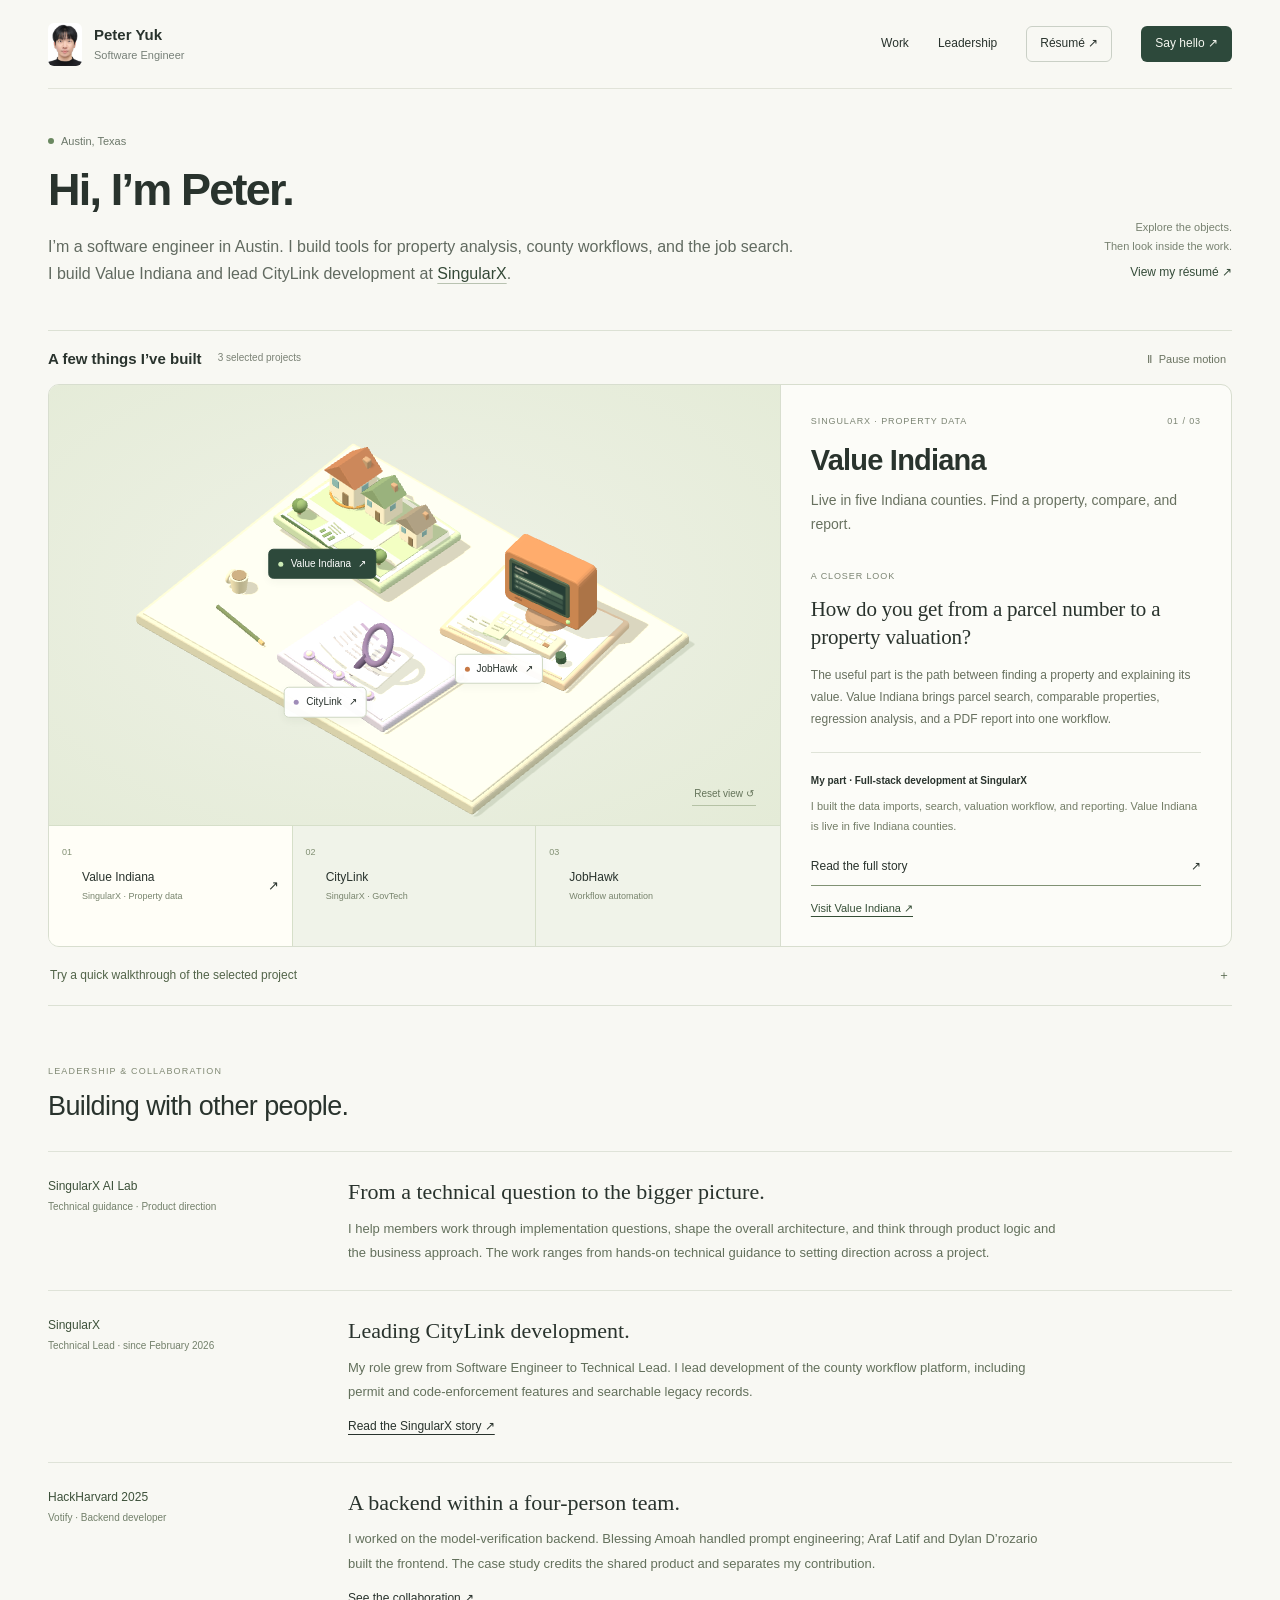
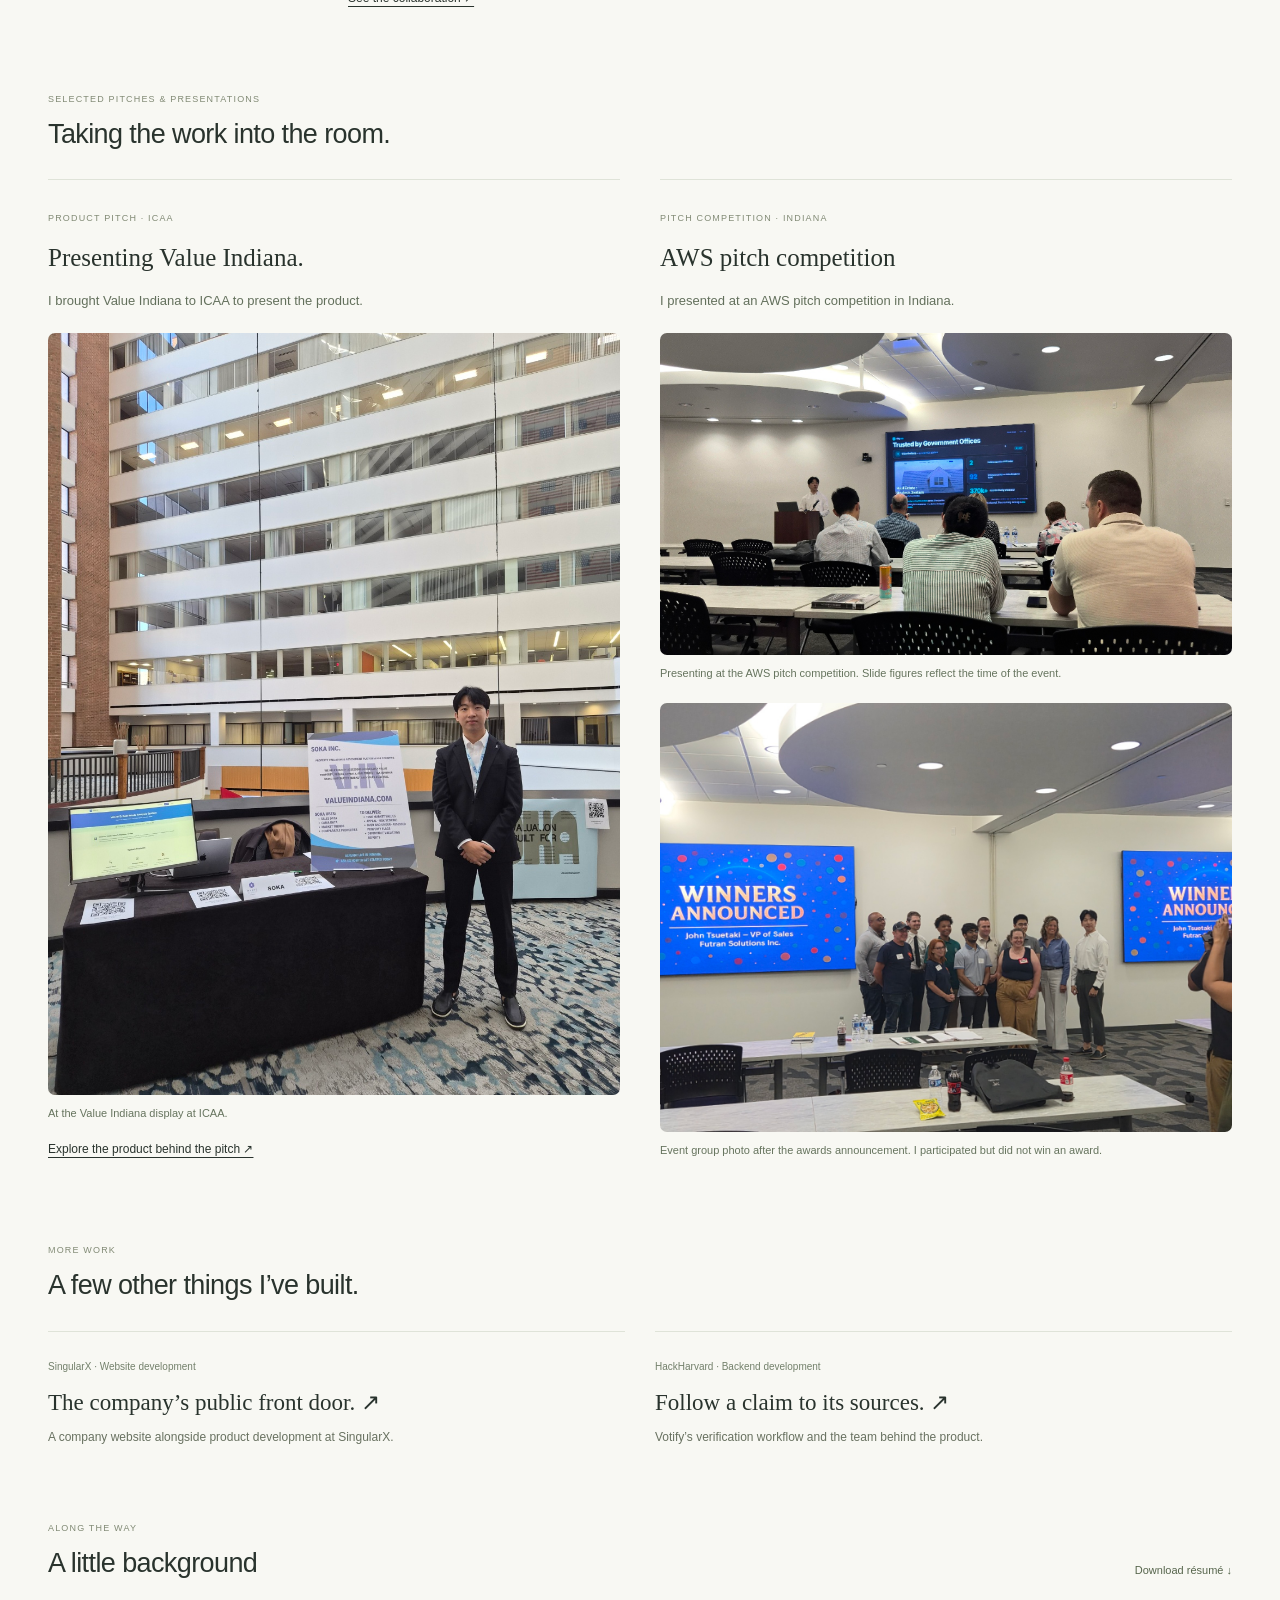
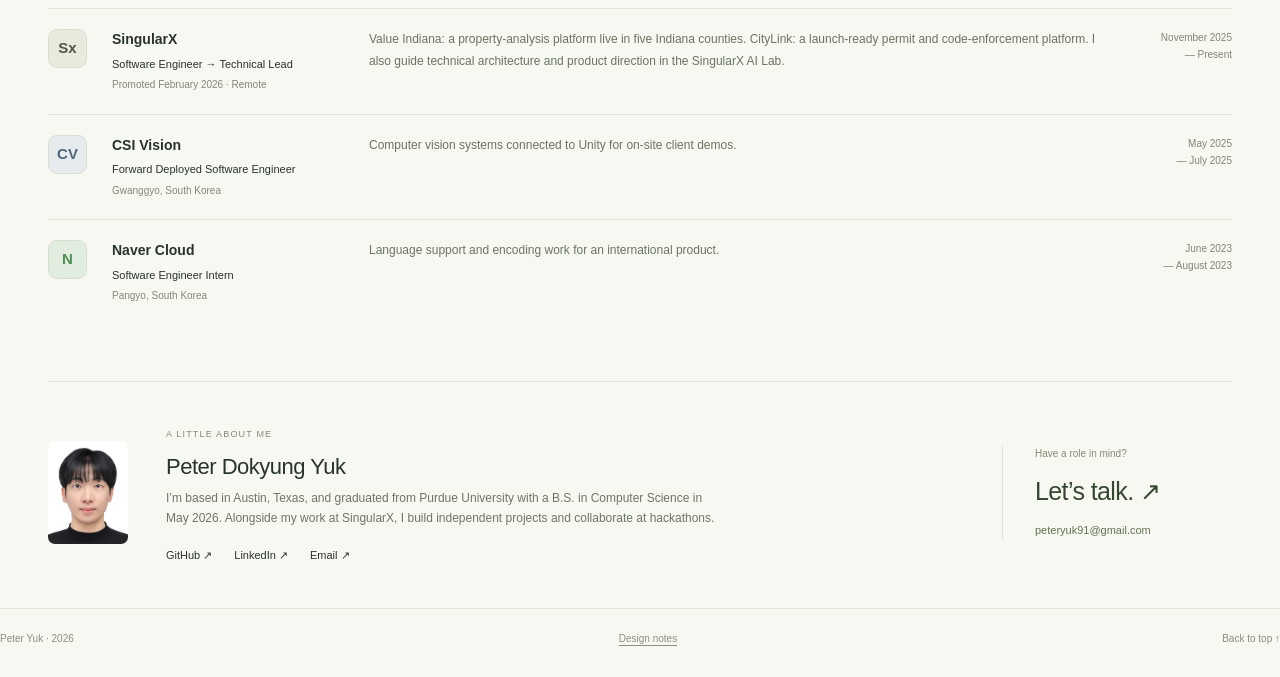
==== commit 5a95c167: "Point canonical and social URLs at peteryuk.com" ====
--- a/index.html
+++ b/index.html
@@ -9,13 +9,13 @@
   <link rel="icon" href="favicon.svg" type="image/svg+xml">
   <link rel="stylesheet" href="style.css">
 
-  <link rel="canonical" href="https://dyuk01.github.io/main/">
+  <link rel="canonical" href="https://peteryuk.com/">
   <meta property="og:type" content="website">
   <meta property="og:site_name" content="Peter Yuk">
   <meta property="og:title" content="Peter Yuk — Software Engineer">
   <meta property="og:description" content="Peter Yuk, software engineer in Austin. Explore selected projects, professional experience, and résumé.">
-  <meta property="og:url" content="https://dyuk01.github.io/main/">
-  <meta property="og:image" content="https://dyuk01.github.io/main/media/social-card.jpg">
+  <meta property="og:url" content="https://peteryuk.com/">
+  <meta property="og:image" content="https://peteryuk.com/media/social-card.jpg">
   <meta property="og:image:type" content="image/jpeg">
   <meta property="og:image:width" content="1200">
   <meta property="og:image:height" content="630">
@@ -23,7 +23,7 @@
   <meta name="twitter:card" content="summary_large_image">
   <meta name="twitter:title" content="Peter Yuk — Software Engineer">
   <meta name="twitter:description" content="Peter Yuk, software engineer in Austin. Explore selected projects, professional experience, and résumé.">
-  <meta name="twitter:image" content="https://dyuk01.github.io/main/media/social-card.jpg">
+  <meta name="twitter:image" content="https://peteryuk.com/media/social-card.jpg">
   <meta name="twitter:image:alt" content="Peter Yuk — Software Engineer in Austin, Texas">
 </head>
 <body>
